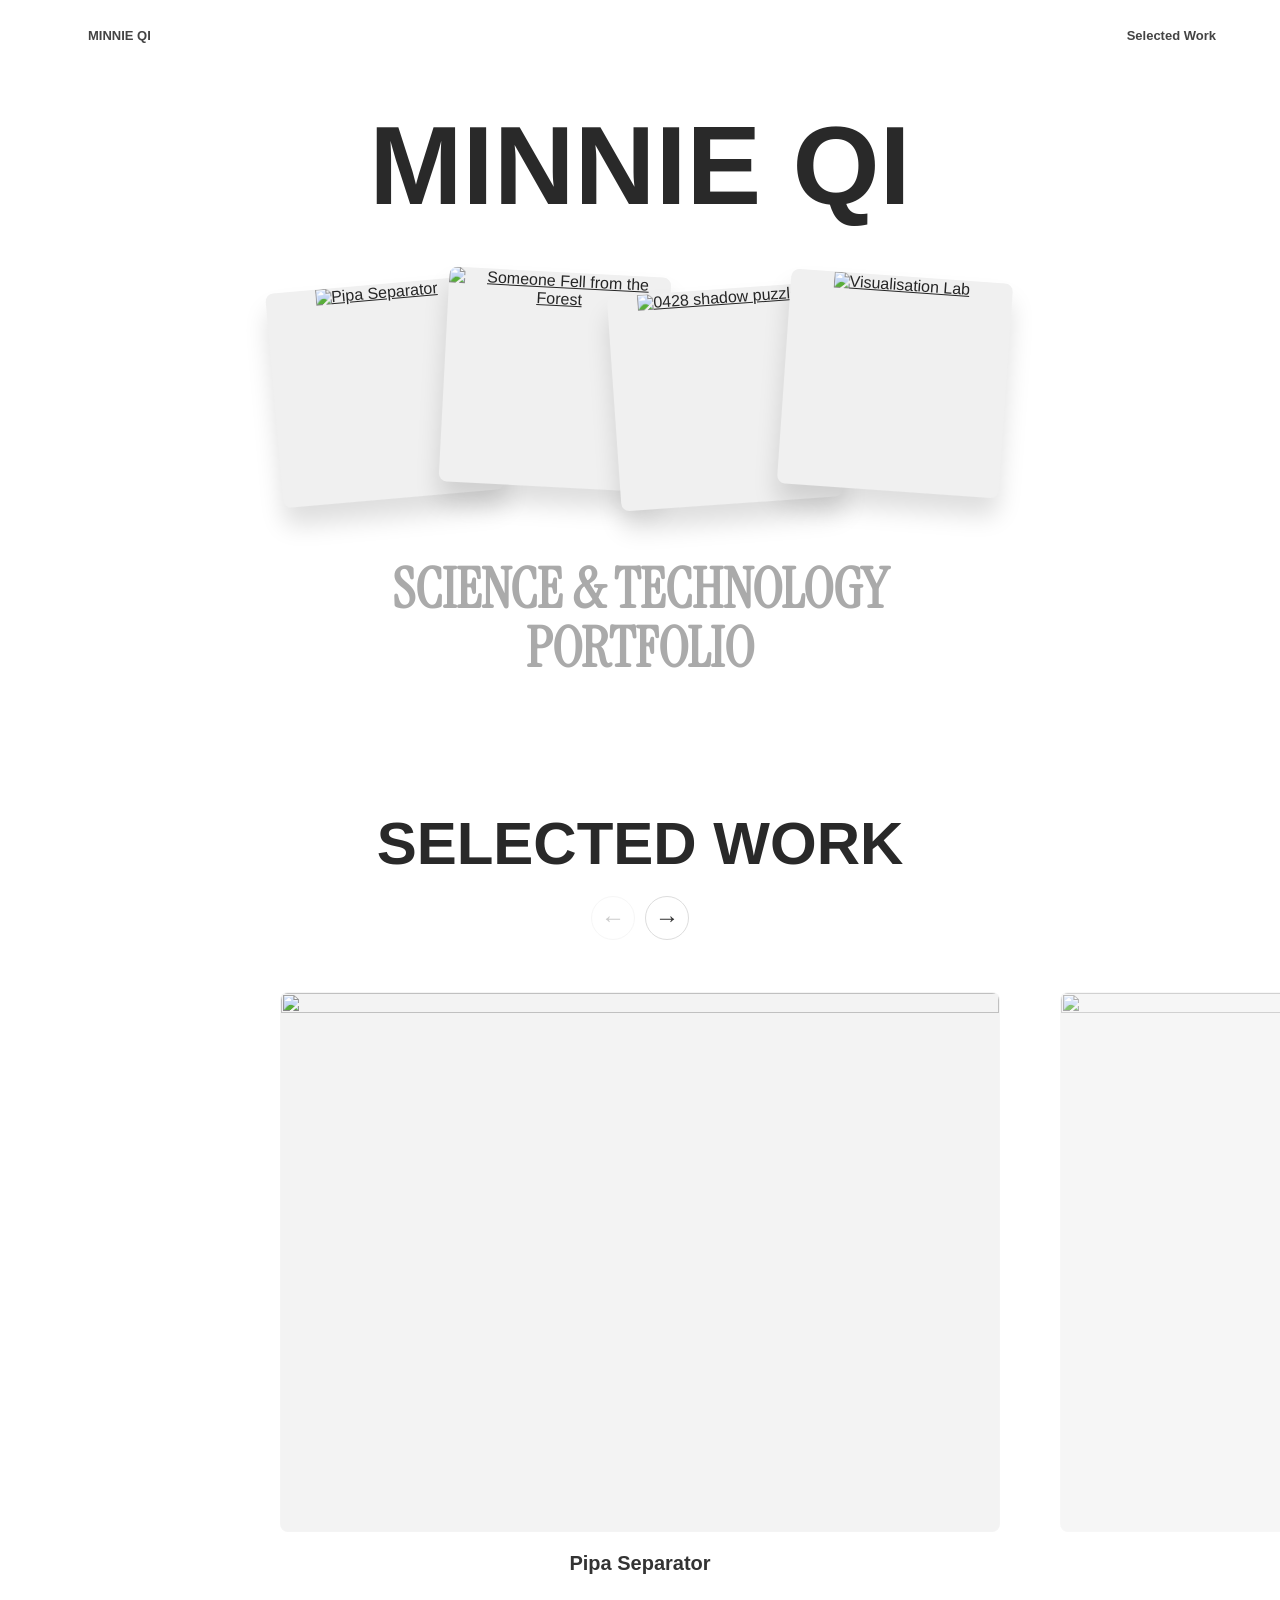
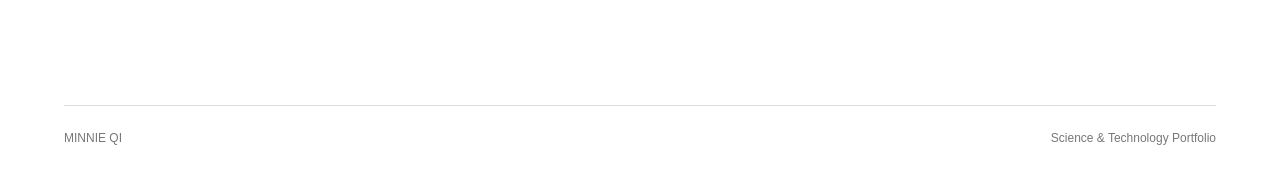
==== index.html @ 97a221d0 "Publish portfolio pages and code excerpts" ====
<!doctype html>
<html lang="en">
<head>
  <meta charset="utf-8">
  <meta name="viewport" content="width=device-width, initial-scale=1">
  <title>MINNIE QI | Science &amp; Technology Portfolio</title>
  <link rel="preconnect" href="https://fonts.googleapis.com">
  <link rel="preconnect" href="https://fonts.gstatic.com" crossorigin>
  <link href="https://fonts.googleapis.com/css2?family=Bricolage+Grotesque:wght@500;600;700;800&family=Fraunces:opsz,wght,SOFT,WONK@9..144,900,100,1&family=Instrument+Serif:ital@0;1&family=Manrope:wght@500;600;700&display=swap" rel="stylesheet">
  <style>
    @font-face {
      font-family: "NeoX Display";
      src: url("assets/fonts/NeoXDisplay1.4-Bold.ttf") format("truetype");
      font-weight: 800;
      font-style: normal;
      font-display: swap;
    }

    @font-face {
      font-family: "NeoX Text";
      src: url("assets/fonts/NeoXText1.4-Regular.ttf") format("truetype");
      font-weight: 400;
      font-style: normal;
      font-display: swap;
    }

    @font-face {
      font-family: "NeoX Text";
      src: url("assets/fonts/NeoXText1.4-Bold.ttf") format("truetype");
      font-weight: 800;
      font-style: normal;
      font-display: swap;
    }

    @font-face {
      font-family: "NeoX Mono";
      src: url("assets/fonts/NeoXMono1.4-Regular.ttf") format("truetype");
      font-weight: 400;
      font-style: normal;
      font-display: swap;
    }

    :root {
      color-scheme: dark;
      --bg: #070706;
      --ink: #f3efe6;
      --soft: rgba(236, 229, 214, .72);
      --muted: rgba(198, 188, 171, .62);
      --cyan: #8bd8d2;
      --aqua: #c7e8d5;
      --violet: #8a7a90;
      --rose: #d38b7c;
      --amber: #d8a85d;
      --green: #8d9b79;
      --panel: rgba(32, 30, 27, .72);
      --line: rgba(139, 216, 210, .18);
      --shadow: rgba(0, 0, 0, .45);
    }

    * { box-sizing: border-box; }

    html {
      scroll-behavior: auto;
      background: var(--bg);
    }

    body {
      margin: 0;
      min-height: 100vh;
      overflow-x: hidden;
      color: var(--ink);
      font-family: "NeoX Text", "Manrope", system-ui, -apple-system, BlinkMacSystemFont, "Segoe UI", sans-serif;
      background:
        radial-gradient(circle at 76% 10%, rgba(216, 168, 93, .16), transparent 23rem),
        radial-gradient(circle at 12% 32%, rgba(139, 216, 210, .11), transparent 28rem),
        linear-gradient(180deg, #10100e 0%, #080807 52%, #040403 100%);
      cursor: none;
      overscroll-behavior: none;
    }

    body::before {
      content: "";
      position: fixed;
      inset: 0;
      z-index: -4;
      opacity: .2;
      background-image:
        linear-gradient(rgba(243, 239, 230, .05) 1px, transparent 1px),
        linear-gradient(90deg, rgba(243, 239, 230, .035) 1px, transparent 1px);
      background-size: 84px 84px;
      mask-image: radial-gradient(circle at 50% 34%, black, transparent 76%);
      pointer-events: none;
    }

    .aurora {
      position: fixed;
      inset: -20vh -10vw;
      z-index: -3;
      pointer-events: none;
      filter: blur(70px);
      opacity: .38;
      background:
        radial-gradient(circle at var(--mx, 50%) var(--my, 35%), rgba(139, 216, 210, .18), transparent 22rem),
        radial-gradient(circle at calc(var(--mx, 50%) + 18%) calc(var(--my, 35%) + 20%), rgba(216, 168, 93, .12), transparent 24rem),
        radial-gradient(circle at 15% 80%, rgba(126, 93, 69, .14), transparent 20rem);
      transition: background .16s linear;
    }

    .ripple-field {
      position: fixed;
      inset: 0;
      z-index: -2;
      overflow: hidden;
      pointer-events: none;
    }

    .ripple {
      position: absolute;
      width: 22rem;
      height: 22rem;
      border: 1px solid rgba(216, 168, 93, .16);
      border-radius: 999px;
      transform: translate(-50%, -50%) scale(.2);
      opacity: 0;
      animation: ripple 1.8s ease-out forwards;
    }

    @keyframes ripple {
      0% { opacity: .48; transform: translate(-50%, -50%) scale(.05); }
      100% { opacity: 0; transform: translate(-50%, -50%) scale(1.6); }
    }

    .cursor {
      position: fixed;
      left: 0;
      top: 0;
      width: 18px;
      height: 18px;
      z-index: 999;
      border-radius: 50%;
      border: 1px solid rgba(244, 251, 255, .9);
      transform: translate(-50%, -50%);
      pointer-events: none;
      mix-blend-mode: screen;
      box-shadow: 0 0 24px rgba(216, 168, 93, .36);
    }

    .cursor-trail {
      position: fixed;
      width: 8px;
      height: 8px;
      z-index: 998;
      border-radius: 50%;
      transform: translate(-50%, -50%);
      pointer-events: none;
      background: rgba(216, 168, 93, .42);
      filter: blur(1px);
      opacity: .55;
    }

    nav {
      position: fixed;
      left: 50%;
      top: 22px;
      z-index: 50;
      width: min(1180px, calc(100vw - 40px));
      height: 66px;
      display: flex;
      align-items: center;
      justify-content: space-between;
      padding: 0 24px;
      border: 1px solid rgba(243, 239, 230, .1);
      border-radius: 999px;
      background: rgba(12, 12, 10, .58);
      box-shadow: 0 24px 80px rgba(0, 0, 0, .28);
      backdrop-filter: blur(22px);
      transform: translateX(-50%);
    }

    .brand {
      font-family: "NeoX Display", "Bricolage Grotesque", sans-serif;
      font-weight: 800;
      letter-spacing: 0;
      font-size: 1.15rem;
      color: transparent;
      background: linear-gradient(135deg, #f3efe6, #d8a85d 48%, #8bd8d2);
      -webkit-background-clip: text;
      background-clip: text;
      text-shadow:
        0 1px 0 rgba(255,255,255,.16),
        0 8px 24px rgba(216, 168, 93, .18);
    }

    nav a {
      color: var(--soft);
      text-decoration: none;
      font-weight: 700;
      font-size: .82rem;
      margin-left: 24px;
      transition: color .2s ease;
    }

    nav a:hover { color: var(--ink); }

    .scroll-progress {
      position: fixed;
      left: 50%;
      top: 104px;
      z-index: 51;
      width: min(720px, calc(100vw - 80px));
      height: 2px;
      overflow: hidden;
      border-radius: 999px;
      background: rgba(243, 239, 230, .08);
      transform: translateX(-50%);
    }

    .scroll-progress span {
      display: block;
      width: 100%;
      height: 100%;
      background: linear-gradient(90deg, var(--amber), var(--ink), var(--cyan));
      transform: scaleX(0);
      transform-origin: 0 50%;
      will-change: transform;
    }

    #smoothContent {
      position: relative;
      z-index: 1;
    }

    body.smooth-ready #smoothContent {
      position: fixed;
      left: 0;
      top: 0;
      width: 100%;
      min-height: 100vh;
      will-change: transform;
      transform: translate3d(0, 0, 0);
    }

    main {
      position: relative;
      z-index: 1;
    }

    section {
      min-height: 100vh;
      padding: 110px max(6vw, 24px);
    }

    .hero {
      display: grid;
      grid-template-columns: minmax(0, 1fr) minmax(360px, 1.02fr);
      align-items: center;
      gap: 6vw;
      padding-top: 150px;
      position: relative;
      isolation: isolate;
    }

    .hero > div:first-child {
      position: relative;
    }

    .hero > div:first-child::before {
      content: "REALITY";
      position: absolute;
      left: -8px;
      top: 18px;
      z-index: -1;
      color: transparent;
      -webkit-text-stroke: 1px rgba(243, 239, 230, .06);
      font-family: "NeoX Display", "Bricolage Grotesque", sans-serif;
      font-size: clamp(7rem, 15vw, 16rem);
      font-weight: 800;
      line-height: .75;
      transform: rotate(-3deg);
      pointer-events: none;
    }

    .hero::before {
      content: "";
      position: absolute;
      left: 5vw;
      right: 5vw;
      bottom: 5vh;
      height: 34vh;
      z-index: -1;
      border-radius: 50%;
      background:
        radial-gradient(ellipse at 42% 50%, rgba(216, 168, 93, .16), transparent 62%),
        radial-gradient(ellipse at 58% 50%, rgba(139, 216, 210, .1), transparent 58%);
      filter: blur(18px);
      transform: rotate(-3deg);
    }

    .eyebrow {
      display: inline-flex;
      align-items: center;
      gap: 10px;
      height: 36px;
      padding: 0 18px;
      border: 1px solid rgba(36, 255, 188, .3);
      border-radius: 999px;
      color: rgba(243, 239, 230, .78);
      background: rgba(243, 239, 230, .055);
      font-size: .76rem;
      font-weight: 800;
      letter-spacing: .08em;
      text-transform: uppercase;
    }

    h1, h2, h3 {
      margin: 0;
      font-family: "NeoX Display", "Bricolage Grotesque", sans-serif;
      letter-spacing: 0;
    }

    h1 {
      margin-top: 34px;
      max-width: 760px;
      font-size: clamp(3.15rem, 7.2vw, 7.15rem);
      line-height: .88;
      font-weight: 800;
      color: rgba(243, 239, 230, .82);
      -webkit-text-stroke: 1px rgba(255,255,255,.18);
      text-shadow:
        0 1px 0 rgba(255,255,255,.2),
        0 10px 28px rgba(216,168,93,.13),
        0 34px 90px rgba(0,0,0,.45);
    }

    .liquid-word {
      display: block;
      font-family: "NeoX Display", "Fraunces", serif;
      color: transparent;
      background:
        radial-gradient(circle at 30% 18%, rgba(255,255,255,.96) 0 5%, transparent 6%),
        linear-gradient(145deg, rgba(255,245,221,.9) 0%, rgba(216,168,93,.74) 38%, rgba(139,216,210,.48) 76%, rgba(243,239,230,.28) 100%);
      -webkit-background-clip: text;
      background-clip: text;
      -webkit-text-stroke: 1px rgba(255, 245, 220, .26);
      text-shadow:
        0 1px 0 rgba(255,255,255,.38),
        0 5px 0 rgba(111, 75, 45, .34),
        0 15px 32px rgba(216, 168, 93, .24),
        0 24px 70px rgba(0, 0, 0, .45);
      animation: jelly 5.2s ease-in-out infinite;
      transform-origin: 50% 60%;
      filter: drop-shadow(0 0 18px rgba(216, 168, 93, .16));
    }

    @keyframes jelly {
      0%, 100% { transform: scaleX(1) scaleY(1) rotate(-1deg); filter: hue-rotate(0deg); }
      35% { transform: scaleX(1.035) scaleY(.96) rotate(.6deg); }
      62% { transform: scaleX(.97) scaleY(1.04) rotate(-.4deg); filter: hue-rotate(12deg); }
    }

    .hero p {
      max-width: 620px;
      color: rgba(236, 229, 214, .78);
      font-family: "NeoX Text", "Instrument Serif", serif;
      font-size: clamp(1.05rem, 1.45vw, 1.4rem);
      line-height: 1.55;
    }

    .device {
      position: relative;
      min-height: 540px;
      border: 1px solid rgba(243, 239, 230, .12);
      border-radius: 36px;
      padding: 28px;
      background: linear-gradient(145deg, rgba(42, 35, 27, .76), rgba(13, 12, 10, .58));
      box-shadow: 0 32px 120px rgba(0, 0, 0, .4);
      overflow: hidden;
      transform-style: preserve-3d;
      will-change: transform;
    }

    .device::before {
      content: "";
      position: absolute;
      inset: -35%;
      background: conic-gradient(from 120deg, transparent, rgba(216, 168, 93, .18), transparent, rgba(139, 216, 210, .12), transparent);
      animation: spin 12s linear infinite;
      opacity: .42;
    }

    @keyframes spin { to { transform: rotate(360deg); } }

    .device-inner {
      position: relative;
      z-index: 1;
      height: 100%;
      min-height: 484px;
      border-radius: 26px;
      background: rgba(3, 7, 18, .78);
      overflow: hidden;
    }

    .browser-top {
      height: 52px;
      display: flex;
      align-items: center;
      gap: 10px;
      padding: 0 18px;
      border-bottom: 1px solid rgba(255,255,255,.08);
    }

    .dot {
      width: 9px;
      height: 9px;
      border-radius: 50%;
      background: var(--cyan);
    }

    .dot:nth-child(2) { background: var(--amber); }
    .dot:nth-child(3) { background: var(--rose); }

    .signal-lab {
      height: 430px;
      position: relative;
      padding: 36px;
    }

    .wave {
      position: absolute;
      left: 34px;
      right: 34px;
      height: 2px;
      border-radius: 999px;
      background: linear-gradient(90deg, transparent, var(--cyan), var(--aqua), transparent);
      animation: drift 4.6s ease-in-out infinite;
    }

    .wave:nth-child(1) { top: 110px; }
    .wave:nth-child(2) { top: 185px; animation-delay: -.8s; opacity: .65; }
    .wave:nth-child(3) { top: 260px; animation-delay: -1.6s; opacity: .45; background: linear-gradient(90deg, transparent, var(--rose), transparent); }

    @keyframes drift {
      0%, 100% { transform: translateX(-14px) scaleX(.86); }
      50% { transform: translateX(24px) scaleX(1.05); }
    }

    .mini-wall {
      position: absolute;
      left: 34px;
      bottom: 30px;
      right: 34px;
      display: grid;
      grid-template-columns: repeat(3, 1fr);
      gap: 12px;
    }

    .mini-card {
      height: 86px;
      border-radius: 18px;
      background: rgba(255,255,255,.06);
      border: 1px solid rgba(243, 239, 230, .1);
    }

    .scroll-note {
      position: absolute;
      right: 32px;
      bottom: 32px;
      color: var(--cyan);
      font-weight: 800;
      font-size: .78rem;
    }

    .hero-index {
      position: relative;
      min-height: 620px;
      border-radius: 42px;
      padding: clamp(20px, 3vw, 34px);
      background:
        radial-gradient(circle at 22% 18%, rgba(216, 168, 93, .16), transparent 25rem),
        radial-gradient(circle at 82% 78%, rgba(139, 216, 210, .11), transparent 20rem),
        linear-gradient(145deg, rgba(243, 239, 230, .055), rgba(243, 239, 230, .015));
      overflow: visible;
      transform-style: preserve-3d;
      will-change: transform;
    }

    .hero-index::before {
      content: "";
      position: absolute;
      left: 8%;
      right: 8%;
      top: 54%;
      height: 1px;
      background: linear-gradient(90deg, transparent, rgba(216, 168, 93, .42), rgba(139, 216, 210, .32), transparent);
      box-shadow: 0 0 44px rgba(216, 168, 93, .14);
      transform: rotate(-12deg);
    }

    .hero-index::after {
      content: "";
      position: absolute;
      width: 220px;
      height: 220px;
      right: -80px;
      bottom: -70px;
      border-radius: 50%;
      background: radial-gradient(circle, rgba(126, 93, 69, .24), transparent 68%);
      filter: blur(8px);
    }

    .desk-lamp {
      position: absolute;
      right: 8%;
      top: 0;
      width: 34%;
      height: 42%;
      border-radius: 50%;
      background: radial-gradient(ellipse at 50% 15%, rgba(244, 221, 175, .28), rgba(216, 168, 93, .08) 44%, transparent 72%);
      filter: blur(7px);
      pointer-events: none;
      transform: rotate(8deg);
    }

    .desk-surface {
      position: absolute;
      left: -6%;
      right: -4%;
      bottom: 4%;
      height: 42%;
      border-radius: 50%;
      background:
        radial-gradient(ellipse at 42% 46%, rgba(216, 168, 93, .13), transparent 62%),
        radial-gradient(ellipse at 58% 54%, rgba(139, 216, 210, .08), transparent 58%),
        rgba(243, 239, 230, .025);
      filter: blur(2px);
      transform: perspective(700px) rotateX(60deg) rotateZ(-4deg);
      pointer-events: none;
    }

    .artifact-orbit {
      position: absolute;
      inset: 0;
      z-index: 1;
    }

    .artifact {
      position: absolute;
      display: block;
      overflow: hidden;
      border: 1px solid rgba(243, 239, 230, .12);
      border-radius: 18px;
      background: rgba(243, 239, 230, .06);
      box-shadow: 0 30px 70px rgba(0, 0, 0, .38);
      text-decoration: none;
      transform: translate3d(0, var(--float, 0px), var(--z, 0px)) rotate(var(--r, 0deg));
      transition: transform .45s cubic-bezier(.16,1,.3,1), opacity .3s ease, border-color .3s ease;
      cursor: none;
      touch-action: manipulation;
      user-select: none;
    }

    .artifact.is-dragging {
      z-index: 10;
      border-color: rgba(216, 168, 93, .48);
      box-shadow: 0 46px 130px rgba(0, 0, 0, .48);
      transition: none;
    }

    .artifact:hover {
      transform: translate3d(0, calc(var(--float, 0px) - 10px), var(--z, 0px)) rotate(var(--r, 0deg)) scale(1.025);
      border-color: rgba(216, 168, 93, .34);
      z-index: 5;
    }

    .artifact img {
      width: 100%;
      height: 100%;
      object-fit: cover;
      display: block;
      opacity: .78;
      filter: saturate(.76) contrast(1.04) sepia(.06);
    }

    .artifact::after {
      content: attr(data-label);
      position: absolute;
      left: 14px;
      right: 14px;
      bottom: 12px;
      color: var(--ink);
      font-size: .76rem;
      font-weight: 800;
      letter-spacing: .02em;
      text-shadow: 0 2px 16px rgba(0,0,0,.7);
    }

    .artifact.pipa {
      left: 2%;
      top: 8%;
      width: 57%;
      height: 30%;
      --r: -6deg;
      --z: 26px;
    }

    .artifact.forest {
      right: -1%;
      top: 33%;
      width: 49%;
      height: 29%;
      --r: 6deg;
      --z: 18px;
    }

    .artifact.game {
      left: 9%;
      bottom: 8%;
      width: 46%;
      height: 27%;
      --r: 4deg;
      --z: 32px;
    }

    .artifact.caption {
      right: 8%;
      bottom: 9%;
      width: 39%;
      height: 22%;
      padding: 20px;
      display: flex;
      flex-direction: column;
      justify-content: space-between;
      background: rgba(14, 13, 11, .76);
      backdrop-filter: blur(16px);
      --r: -3deg;
    }

    .artifact.caption::after { display: none; }

    .artifact.caption strong {
      color: var(--amber);
      font-size: .78rem;
      letter-spacing: .11em;
      text-transform: uppercase;
    }

    .artifact.caption p {
      margin: 16px 0 0;
      color: rgba(236, 229, 214, .72);
      font-family: "NeoX Text", "Instrument Serif", serif;
      font-size: clamp(1.05rem, 1.35vw, 1.42rem);
      line-height: 1.2;
    }

    .desk-note,
    .desk-ticket,
    .audio-strip {
      color: var(--ink);
      padding: 18px;
    }

    .desk-note {
      left: 48%;
      top: 6%;
      width: 33%;
      height: 24%;
      background:
        linear-gradient(180deg, rgba(244, 230, 202, .96), rgba(202, 184, 151, .92));
      color: #1b1812;
      --r: 8deg;
      --z: 42px;
    }

    .desk-note::after,
    .desk-ticket::after,
    .audio-strip::after { display: none; }

    .desk-note strong,
    .desk-ticket strong,
    .audio-strip strong {
      display: block;
      font-family: "NeoX Display", "Bricolage Grotesque", sans-serif;
      font-size: .72rem;
      letter-spacing: .08em;
      text-transform: uppercase;
      opacity: .72;
    }

    .desk-note p {
      margin: 20px 0 0;
      font-family: "NeoX Text", "Instrument Serif", serif;
      font-size: clamp(1.15rem, 1.55vw, 1.7rem);
      line-height: 1.05;
      color: #201810;
    }

    .desk-ticket {
      left: 42%;
      top: 42%;
      width: 27%;
      height: 20%;
      background: rgba(16, 15, 13, .82);
      border-color: rgba(216, 168, 93, .24);
      --r: -8deg;
      --z: 48px;
    }

    .desk-ticket p {
      margin: 14px 0 0;
      color: rgba(236, 229, 214, .72);
      font-size: .82rem;
      line-height: 1.4;
    }

    .audio-strip {
      left: 23%;
      top: 38%;
      width: 34%;
      height: 14%;
      border-radius: 999px;
      background: rgba(9, 9, 8, .78);
      border-color: rgba(139, 216, 210, .22);
      display: flex;
      align-items: center;
      gap: 6px;
      --r: 2deg;
      --z: 52px;
    }

    .audio-bar {
      width: 5px;
      height: var(--h, 28px);
      border-radius: 999px;
      background: linear-gradient(180deg, var(--aqua), var(--amber));
      opacity: .72;
      animation: pulseBar 1.8s ease-in-out infinite;
      animation-delay: calc(var(--i) * -.12s);
    }

    @keyframes pulseBar {
      0%, 100% { transform: scaleY(.62); opacity: .46; }
      50% { transform: scaleY(1.1); opacity: .95; }
    }

    .desk-chip {
      position: absolute;
      z-index: 4;
      right: 26%;
      top: 28%;
      padding: 10px 14px;
      border: 1px solid rgba(139, 216, 210, .25);
      border-radius: 999px;
      color: var(--aqua);
      background: rgba(10, 10, 9, .76);
      font-size: .72rem;
      font-weight: 800;
      letter-spacing: .06em;
      text-transform: uppercase;
      transform: translateY(var(--float, 0px)) rotate(-5deg);
      box-shadow: 0 18px 42px rgba(0,0,0,.3);
    }

    .index-kicker {
      color: var(--aqua);
      font-weight: 800;
      letter-spacing: .12em;
      text-transform: uppercase;
      font-size: .74rem;
      margin-bottom: 68px;
    }

    .index-row {
      position: relative;
      z-index: 1;
      display: grid;
      grid-template-columns: 44px minmax(0, 1fr);
      gap: 18px;
      padding: 18px 0;
      color: var(--text);
      text-decoration: none;
      border-bottom: 1px solid rgba(255, 255, 255, .08);
      transition: transform .25s ease, color .25s ease, border-color .25s ease;
    }

    .index-row:hover {
      transform: translateX(10px);
      color: var(--cyan);
      border-color: rgba(216, 168, 93, .34);
    }

    .index-row span {
      color: rgba(198, 188, 171, .48);
      font-family: "NeoX Display", "Fraunces", serif;
      font-size: .95rem;
    }

    .index-row strong {
      display: block;
      font-size: clamp(1.2rem, 1.7vw, 1.65rem);
      line-height: 1.05;
    }

    .index-row em {
      display: block;
      margin-top: 8px;
      color: rgba(198, 188, 171, .58);
      font-style: normal;
      font-size: .82rem;
    }

    .index-note {
      position: relative;
      z-index: 1;
      margin: 28px 0 0;
      color: rgba(198, 188, 171, .62);
      font-family: "NeoX Text", "Instrument Serif", serif;
      font-size: 1.25rem;
      line-height: 1.35;
    }

    .chapter {
      display: grid;
      grid-template-columns: minmax(0, .8fr) minmax(0, 1.2fr);
      gap: 5vw;
      align-items: start;
    }

    .sticky-copy {
      position: sticky;
      top: 150px;
    }

    .section-label {
      color: var(--amber);
      font-size: .82rem;
      font-weight: 800;
      text-transform: uppercase;
      letter-spacing: .11em;
      margin-bottom: 18px;
    }

    h2 {
      font-size: clamp(2rem, 3.7vw, 4.35rem);
      line-height: .98;
      font-weight: 800;
      color: rgba(243, 239, 230, .88);
      -webkit-text-stroke: 1px rgba(255,255,255,.08);
      text-shadow: 0 20px 54px rgba(0,0,0,.32);
    }

    .lead {
      color: rgba(236, 229, 214, .74);
      font-family: "NeoX Text", "Instrument Serif", serif;
      font-size: clamp(1rem, 1.35vw, 1.32rem);
      line-height: 1.55;
      margin-top: 22px;
    }

    .motion-stack {
      display: grid;
      gap: 0;
      padding-top: 6vh;
    }

    .motion-card {
      min-height: 164px;
      border-top: 1px solid rgba(243, 239, 230, .13);
      border-radius: 0;
      padding: 28px 0;
      background: transparent;
      box-shadow: none;
      backdrop-filter: none;
      transform: translateY(40px);
      opacity: 0;
      transition: transform .85s cubic-bezier(.16,1,.3,1), opacity .85s ease;
    }

    .motion-card:last-child {
      border-bottom: 1px solid rgba(243, 239, 230, .13);
    }

    .motion-card.visible {
      transform: translateY(0);
      opacity: 1;
    }

    .motion-card h3 {
      font-family: "NeoX Display", "Fraunces", serif;
      color: var(--ink);
      font-size: clamp(1.45rem, 2.5vw, 2.85rem);
      margin-bottom: 14px;
    }

    .motion-card p {
      color: var(--muted);
      line-height: 1.65;
      margin: 0;
      max-width: 760px;
    }

    .project-wall {
      min-height: auto;
      padding-bottom: 160px;
    }

    .wall-head {
      max-width: 860px;
      margin-bottom: 42px;
    }

    .grid {
      display: grid;
      grid-template-columns: repeat(12, minmax(0, 1fr));
      grid-auto-flow: dense;
      gap: 18px;
      align-items: stretch;
    }

    .project-card {
      position: relative;
      display: grid;
      grid-template-rows: minmax(180px, 1fr) auto;
      min-height: 340px;
      padding: 14px;
      overflow: hidden;
      border: 1px solid rgba(243, 239, 230, .12);
      border-radius: 26px;
      color: var(--ink);
      background:
        radial-gradient(circle at 18% 10%, rgba(216, 168, 93, .12), transparent 16rem),
        linear-gradient(145deg, rgba(243, 239, 230, .075), rgba(243, 239, 230, .025));
      box-shadow: 0 28px 90px rgba(0, 0, 0, .24);
      transform: perspective(900px) rotateX(0) rotateY(0) translateY(0) rotate(var(--card-r, 0deg));
      transition: transform .32s cubic-bezier(.16,1,.3,1), border-color .28s ease, color .28s ease, box-shadow .35s ease;
      cursor: none;
      will-change: transform;
      text-align: left;
    }

    .project-card:nth-child(1) {
      grid-column: span 7;
      min-height: 440px;
      --card-r: -1.2deg;
    }

    .project-card:nth-child(2) {
      grid-column: span 5;
      --card-r: 1.4deg;
    }

    .project-card:nth-child(3),
    .project-card:nth-child(4) {
      grid-column: span 6;
      min-height: 370px;
    }

    .project-card:nth-child(5),
    .project-card:nth-child(6),
    .project-card:nth-child(7) {
      grid-column: span 4;
      min-height: 330px;
    }

    .project-card:nth-child(3) { --card-r: -.8deg; }
    .project-card:nth-child(4) { --card-r: 1deg; }
    .project-card:nth-child(5) { --card-r: .7deg; }
    .project-card:nth-child(6) { --card-r: -1deg; }
    .project-card:nth-child(7) { --card-r: 1.1deg; }

    .project-card:hover {
      border-color: rgba(216, 168, 93, .36);
      color: var(--ink);
      box-shadow: 0 38px 120px rgba(0, 0, 0, .34);
      transform: translateY(-8px) rotate(0deg);
    }

    .project-card::before {
      content: "";
      position: absolute;
      inset: 14px;
      z-index: 2;
      border-radius: 18px;
      background:
        linear-gradient(180deg, transparent 32%, rgba(5, 5, 4, .76) 100%),
        radial-gradient(circle at var(--px, 18%) var(--py, 18%), rgba(255,255,255,.22), transparent 15rem);
      pointer-events: none;
      transition: opacity .35s ease;
    }

    .project-card img {
      position: relative;
      width: 100%;
      height: 100%;
      object-fit: cover;
      opacity: .72;
      border: 1px solid rgba(255,255,255,.08);
      border-radius: 18px;
      transform: scale(1.02);
      transition: transform .8s cubic-bezier(.16,1,.3,1), opacity .5s ease, filter .5s ease;
      filter: saturate(.72) contrast(1.06) sepia(.04);
      grid-column: 1;
      grid-row: 1 / -1;
    }

    .project-card:hover img {
      transform: scale(1.08);
      opacity: .92;
      filter: saturate(1) contrast(1.08);
    }

    .project-card::after {
      content: attr(data-index);
      position: absolute;
      left: 30px;
      top: 26px;
      z-index: 3;
      color: rgba(236, 229, 214, .54);
      font-family: "NeoX Display", "Fraunces", serif;
      font-size: clamp(1.3rem, 2vw, 2rem);
      background: none;
    }

    .synthetic-visual {
      position: relative;
      width: 100%;
      height: 100%;
      opacity: .72;
      border: 1px solid rgba(243,239,230,.12);
      border-radius: 18px;
      background:
        linear-gradient(180deg, rgba(255,255,255,.08) 0 42px, transparent 42px),
        linear-gradient(90deg, transparent 0 8%, rgba(139, 216, 210, .18) 8% 8.4%, transparent 8.4% 16%),
        radial-gradient(circle at 80% 25%, rgba(216, 168, 93, .22), transparent 10rem),
        linear-gradient(135deg, rgba(139, 216, 210, .1), rgba(126, 93, 69, .12));
      background-size: auto, 52px 100%, auto, auto;
      grid-column: 1;
      grid-row: 1 / -1;
    }

    .synthetic-visual::before {
      content: "";
      position: absolute;
      left: 18px;
      top: 17px;
      width: 8px;
      height: 8px;
      border-radius: 50%;
      background: var(--amber);
      box-shadow: 18px 0 0 var(--aqua), 36px 0 0 var(--rose);
      opacity: .86;
    }

    .project-content {
      position: relative;
      z-index: 3;
      align-self: end;
      grid-column: 1;
      grid-row: 1 / -1;
      padding: clamp(18px, 3vw, 30px);
    }

    .tag {
      display: inline-flex;
      align-items: center;
      height: 26px;
      padding: 0 10px;
      border-radius: 999px;
      background: rgba(216, 168, 93, .1);
      color: var(--amber);
      font-size: .72rem;
      font-weight: 800;
      margin-bottom: 14px;
    }

    .project-card h3 {
      max-width: 760px;
      font-family: "NeoX Display", "Bricolage Grotesque", sans-serif;
      font-size: clamp(1.65rem, 3vw, 3.65rem);
      line-height: .95;
      transition: transform .36s cubic-bezier(.16,1,.3,1), color .28s ease, text-shadow .28s ease;
      transform-origin: 0 60%;
    }

    .project-card:hover h3 {
      color: var(--amber);
      transform: scaleX(1.018) scaleY(.985);
      text-shadow:
        0 1px 0 rgba(255, 245, 220, .55),
        0 3px 0 rgba(112, 73, 49, .72),
        0 12px 32px rgba(216, 168, 93, .22);
    }

    .project-card p {
      max-width: 640px;
      color: rgba(236, 229, 214, .68);
      font-size: .92rem;
      line-height: 1.45;
      margin: 14px 0 0;
      text-wrap: balance;
    }

    .detail-panel {
      position: relative;
      z-index: 5;
      display: none;
      margin-top: 34px;
      padding: clamp(18px, 3vw, 28px) 0 0;
      background: transparent;
      backdrop-filter: none;
    }

    .detail-panel.open { display: block; }

    .detail-shell {
      position: relative;
      width: 100%;
      margin: 0 auto;
      border: 1px solid rgba(243, 239, 230, .12);
      border-radius: 30px;
      overflow: hidden;
      background:
        linear-gradient(90deg, rgba(243, 239, 230, .05) 1px, transparent 1px),
        radial-gradient(circle at 12% 0%, rgba(216, 168, 93, .1), transparent 28rem),
        linear-gradient(180deg, rgba(21, 19, 16, .9), rgba(8, 8, 7, .95));
      background-size: 54px 100%, auto, auto;
      box-shadow: 0 34px 120px rgba(0,0,0,.38);
    }

    .detail-panel[data-project="pipa"] .detail-shell {
      background:
        radial-gradient(circle at 12% 0%, rgba(139, 216, 210, .12), transparent 28rem),
        radial-gradient(circle at 82% 12%, rgba(216, 168, 93, .1), transparent 24rem),
        linear-gradient(180deg, rgba(24, 22, 19, .96), rgba(8, 8, 7, .97));
    }

    .detail-panel[data-project="forest"] .detail-shell {
      background:
        radial-gradient(circle at 22% 0%, rgba(141, 155, 121, .16), transparent 30rem),
        linear-gradient(180deg, rgba(20, 23, 18, .97), rgba(7, 8, 6, .98));
    }

    .detail-panel[data-project="game0428"] .detail-shell {
      background:
        radial-gradient(circle at 74% 8%, rgba(211, 139, 124, .14), transparent 24rem),
        radial-gradient(circle at 12% 20%, rgba(216, 168, 93, .1), transparent 24rem),
        linear-gradient(180deg, rgba(25, 20, 18, .96), rgba(8, 7, 6, .98));
    }

    .detail-panel[data-project="daily"] .detail-shell {
      background:
        radial-gradient(circle at 18% 0%, rgba(216, 168, 93, .14), transparent 24rem),
        linear-gradient(180deg, rgba(24, 21, 17, .96), rgba(8, 8, 7, .98));
    }

    .detail-panel[data-project="mimi"] .detail-shell {
      background:
        radial-gradient(circle at 80% 0%, rgba(139, 216, 210, .12), transparent 26rem),
        linear-gradient(180deg, rgba(19, 20, 22, .96), rgba(7, 7, 7, .98));
    }

    .detail-hero {
      display: grid;
      grid-template-columns: minmax(0, .86fr) minmax(320px, 1.14fr);
      gap: clamp(24px, 3vw, 40px);
      padding: clamp(22px, 3vw, 38px) clamp(24px, 4vw, 46px);
      border-bottom: 1px solid rgba(243,239,230,.1);
      min-height: auto;
      align-items: center;
    }

    .detail-hero h2 {
      max-width: 780px;
      font-size: clamp(2.15rem, 4.4vw, 4.9rem);
      line-height: .95;
      text-wrap: balance;
      color: transparent;
      background:
        radial-gradient(circle at 22% 10%, rgba(255,255,255,.95) 0 4%, transparent 5%),
        linear-gradient(145deg, rgba(243,239,230,.92), rgba(216,168,93,.68) 44%, rgba(139,216,210,.5) 100%);
      -webkit-background-clip: text;
      background-clip: text;
      -webkit-text-stroke: 1px rgba(255, 255, 255, .16);
      text-shadow:
        0 1px 0 rgba(255,255,255,.22),
        0 6px 0 rgba(111, 75, 45, .2),
        0 22px 56px rgba(0,0,0,.38);
    }

    .detail-hero p {
      max-width: 760px;
      color: rgba(236, 229, 214, .74);
      font-size: clamp(1.05rem, 1.28vw, 1.28rem);
      line-height: 1.65;
    }

    .detail-media {
      aspect-ratio: 16 / 9;
      min-height: 0;
      border-radius: 26px;
      overflow: hidden;
      border: 1px solid rgba(243, 239, 230, .12);
      background: rgba(0,0,0,.24);
      box-shadow: 0 28px 88px rgba(0,0,0,.32);
    }

    .detail-media img {
      width: 100%;
      height: 100%;
      object-fit: cover;
      display: block;
    }

    .detail-body {
      display: grid;
      grid-template-columns: minmax(360px, .45fr) minmax(0, 1fr);
      gap: clamp(26px, 3vw, 42px);
      padding: clamp(22px, 3vw, 38px) clamp(24px, 4vw, 46px) clamp(30px, 4vw, 48px);
    }

    .detail-panel[data-project="game0428"] .detail-hero {
      grid-template-columns: minmax(360px, .82fr) minmax(440px, 1.18fr);
      padding-top: clamp(18px, 2vw, 28px);
      padding-bottom: clamp(18px, 2.4vw, 30px);
    }

    .detail-panel[data-project="game0428"] .detail-media {
      aspect-ratio: 16 / 7.8;
      border-radius: 22px;
    }

    .detail-panel[data-project="game0428"] .detail-hero .eyebrow {
      max-width: 620px;
      white-space: normal;
      line-height: 1.25;
      padding: 12px 20px;
    }

    .detail-panel[data-project="game0428"] .detail-hero h2 {
      margin-top: 10px;
      font-size: clamp(2.35rem, 4.6vw, 4.6rem);
    }

    .detail-panel[data-project="game0428"] .detail-hero p {
      max-width: 720px;
      font-size: clamp(.92rem, 1vw, 1.04rem);
      line-height: 1.52;
    }

    .detail-panel[data-project="game0428"] .detail-body {
      grid-template-columns: minmax(300px, .3fr) minmax(0, 1fr);
      align-items: start;
      gap: clamp(18px, 2.4vw, 32px);
      padding-top: clamp(18px, 2.2vw, 30px);
    }

    .case-controls {
      display: flex;
      justify-content: space-between;
      gap: 12px;
      padding: 18px clamp(26px, 5vw, 58px);
      border-top: 1px solid rgba(243, 239, 230, .08);
      background: rgba(0,0,0,.16);
    }

    .case-switch {
      display: inline-flex;
      align-items: center;
      justify-content: center;
      min-height: 44px;
      padding: 0 16px;
      border: 1px solid rgba(216, 168, 93, .18);
      border-radius: 999px;
      color: var(--ink);
      background: rgba(216, 168, 93, .06);
      font: inherit;
      font-weight: 800;
      cursor: none;
      transition: transform .24s cubic-bezier(.16,1,.3,1), border-color .24s ease, background .24s ease;
    }

    .case-switch:hover {
      transform: translateY(-2px);
      border-color: rgba(216, 168, 93, .34);
      background: rgba(216, 168, 93, .1);
    }

    .meta-list {
      display: grid;
      gap: 16px;
      align-content: start;
    }

    .metric {
      min-height: 108px;
      padding: 22px;
      border: 1px solid rgba(255,255,255,.08);
      border-radius: 18px;
      background: rgba(255,255,255,.045);
    }

    .metric strong {
      display: block;
      color: var(--cyan);
      margin-bottom: 6px;
      font-size: .84rem;
      text-transform: uppercase;
      letter-spacing: .08em;
      font-family: "NeoX Mono", monospace;
    }

    .metric span {
      color: rgba(236, 244, 255, .82);
      line-height: 1.55;
      font-size: .95rem;
    }

    .detail-panel[data-project="game0428"] .meta-list {
      gap: 10px;
    }

    .detail-panel[data-project="game0428"] .metric {
      min-height: 76px;
      padding: 16px 18px;
      border-radius: 16px;
    }

    .detail-panel[data-project="game0428"] .metric strong {
      margin-bottom: 4px;
      font-size: .7rem;
    }

    .detail-panel[data-project="game0428"] .metric span {
      font-size: .82rem;
      line-height: 1.42;
    }

    .detail-links {
      display: grid;
      gap: 10px;
    }

    .side-gallery {
      display: grid;
      gap: 10px;
      padding: 12px;
      border: 1px solid rgba(255,255,255,.08);
      border-radius: 20px;
      background:
        radial-gradient(circle at 85% 0%, rgba(216, 168, 93, .1), transparent 12rem),
        rgba(255,255,255,.035);
    }

    .side-gallery strong {
      color: var(--amber);
      font-family: "NeoX Mono", monospace;
      font-size: .74rem;
      letter-spacing: .1em;
      text-transform: uppercase;
    }

    .side-gallery img {
      width: 100%;
      height: auto;
      max-height: 220px;
      object-fit: contain;
      display: block;
      border: 1px solid rgba(255,255,255,.08);
      border-radius: 14px;
      opacity: .82;
      filter: saturate(.86) contrast(1.04);
      background: rgba(0, 0, 0, .22);
      transition: transform .24s cubic-bezier(.16,1,.3,1), opacity .24s ease;
    }

    .side-gallery figure {
      display: grid;
      gap: 8px;
      margin: 0;
      min-width: 0;
    }

    .side-gallery figcaption {
      color: rgba(243, 239, 230, .72);
      font-size: .72rem;
      line-height: 1.35;
      font-family: "NeoX Mono", monospace;
    }

    .detail-panel[data-project="pipa"] .side-gallery img {
      max-height: 190px;
      padding: 6px;
      object-fit: contain;
    }

    .detail-panel[data-project="forest"] .side-gallery img {
      max-height: 190px;
      padding: 5px;
      object-fit: contain;
      background: rgba(0, 0, 0, .32);
    }

    .detail-panel[data-project="game0428"] .wide-gallery {
      grid-template-columns: repeat(5, minmax(0, 1fr));
      gap: 10px;
      padding: 12px;
      border-radius: 18px;
      background:
        linear-gradient(90deg, rgba(216, 168, 93, .07), rgba(139, 216, 210, .045)),
        rgba(255,255,255,.022);
    }

    .detail-panel[data-project="game0428"] .wide-gallery strong {
      grid-column: 1 / -1;
      margin-bottom: 0;
    }

    .detail-panel[data-project="game0428"] .wide-gallery img {
      height: clamp(72px, 6.8vw, 118px);
      max-height: none;
      object-fit: cover;
      border-radius: 12px;
    }

    .side-gallery img:hover {
      transform: translateY(-2px);
      opacity: .98;
    }

    .detail-link {
      display: flex;
      align-items: center;
      justify-content: space-between;
      gap: 14px;
      min-height: 48px;
      padding: 0 16px;
      border: 1px solid rgba(216, 168, 93, .18);
      border-radius: 16px;
      color: var(--ink);
      text-decoration: none;
      background: rgba(216, 168, 93, .06);
      font-size: .88rem;
      font-weight: 800;
    }

    .detail-link span {
      color: var(--cyan);
    }

    .case-copy {
      display: grid;
      gap: 28px;
    }

    .case-copy section {
      min-height: auto;
      padding: 0;
    }

    .pipeline-strip {
      grid-column: 1 / -1;
      position: relative;
      display: grid;
      grid-template-columns: repeat(5, minmax(0, 1fr));
      gap: 0;
      padding: 18px;
      border: 1px solid rgba(216, 168, 93, .18);
      border-radius: 26px;
      background:
        radial-gradient(circle at 0% 0%, rgba(216, 168, 93, .12), transparent 20rem),
        rgba(243, 239, 230, .04);
      overflow: hidden;
    }

    .pipeline-strip::before {
      content: "";
      position: absolute;
      left: 8%;
      right: 8%;
      top: 50%;
      height: 1px;
      background: linear-gradient(90deg, rgba(216,168,93,.12), rgba(139,216,210,.45), rgba(216,168,93,.12));
    }

    .pipeline-node {
      position: relative;
      z-index: 1;
      min-height: 150px;
      padding: 18px;
      border-right: 1px solid rgba(243, 239, 230, .08);
      cursor: none;
      transition: background .25s ease, transform .25s ease;
    }

    .pipeline-node:last-child {
      border-right: 0;
    }

    .pipeline-node:hover,
    .pipeline-node.active {
      background: rgba(216, 168, 93, .075);
      transform: translateY(-4px);
    }

    .pipeline-node.active span {
      box-shadow:
        0 0 0 8px rgba(216, 168, 93, .12),
        0 0 36px rgba(216, 168, 93, .34);
    }

    .pipeline-node span {
      display: inline-grid;
      place-items: center;
      width: 36px;
      height: 36px;
      margin-bottom: 18px;
      border-radius: 50%;
      color: #16120d;
      background: linear-gradient(145deg, var(--aqua), var(--amber));
      font-family: "NeoX Display", "Fraunces", serif;
      font-weight: 900;
      box-shadow: 0 0 32px rgba(216, 168, 93, .22);
    }

    .pipeline-node strong {
      display: block;
      margin-bottom: 8px;
      color: var(--ink);
      font-size: .92rem;
    }

    .pipeline-node p {
      margin: 0;
      color: var(--muted);
      font-size: .82rem;
      line-height: 1.45;
    }

    .pipeline-readout {
      grid-column: 1 / -1;
      display: grid;
      grid-template-columns: minmax(0, .45fr) minmax(0, 1fr);
      gap: 18px;
      align-items: center;
      padding: 20px;
      border: 1px solid rgba(139, 216, 210, .16);
      border-radius: 24px;
      background:
        linear-gradient(90deg, rgba(139,216,210,.08), transparent),
        rgba(8, 8, 7, .76);
    }

    .readout-label {
      color: var(--aqua);
      font-size: .76rem;
      font-weight: 800;
      letter-spacing: .12em;
      text-transform: uppercase;
    }

    .readout-text {
      margin: 0;
      color: rgba(236, 229, 214, .78);
      font-family: "NeoX Text", "Instrument Serif", serif;
      font-size: clamp(1.2rem, 1.8vw, 1.7rem);
      line-height: 1.18;
    }

    .signature-board {
      grid-column: 1 / -1;
      display: grid;
      grid-template-columns: repeat(3, minmax(0, 1fr));
      gap: 1px;
      overflow: hidden;
      border: 1px solid rgba(243, 239, 230, .12);
      border-radius: 24px;
      background: rgba(243, 239, 230, .1);
    }

    .signature-cell {
      min-height: 118px;
      padding: 20px;
      background:
        radial-gradient(circle at 84% 10%, rgba(139, 216, 210, .12), transparent 12rem),
        rgba(12, 11, 10, .82);
    }

    .signature-cell span {
      display: block;
      margin-bottom: 16px;
      color: var(--amber);
      font-size: .72rem;
      font-weight: 800;
      letter-spacing: .11em;
      text-transform: uppercase;
    }

    .signature-cell strong {
      display: block;
      color: var(--ink);
      font-family: "NeoX Text", "Instrument Serif", serif;
      font-size: clamp(1.05rem, 1.35vw, 1.38rem);
      line-height: 1.25;
    }

    .case-thesis {
      grid-column: 1 / -1;
      padding: clamp(22px, 3vw, 34px);
      border: 1px solid rgba(139, 216, 210, .2);
      border-radius: 26px;
      background:
        radial-gradient(circle at 12% 0%, rgba(139, 216, 210, .13), transparent 24rem),
        rgba(255, 255, 255, .045);
    }

    .case-thesis strong {
      display: block;
      margin-bottom: 12px;
      color: var(--aqua);
      font-size: .78rem;
      letter-spacing: .12em;
      text-transform: uppercase;
    }

    .case-thesis p {
      margin: 0;
      max-width: 940px;
      font-size: clamp(1rem, 1.2vw, 1.28rem);
      line-height: 1.42;
      color: var(--ink);
      text-shadow:
        0 1px 0 rgba(255,255,255,.2),
        0 8px 28px rgba(216, 168, 93, .14);
    }

    .detail-panel[data-project="game0428"] .case-thesis {
      padding: 18px 20px;
      border-radius: 18px;
    }

    .detail-panel[data-project="pipa"] .case-thesis {
      padding: clamp(20px, 2.4vw, 28px);
      border-radius: 22px;
    }

    .detail-panel[data-project="pipa"] .case-thesis p {
      max-width: 100%;
      font-size: clamp(.95rem, 1.04vw, 1.1rem);
      line-height: 1.56;
    }

    .detail-panel[data-project="pipa"] .pipeline-strip {
      grid-template-columns: repeat(5, minmax(0, 1fr));
      gap: 10px;
    }

    .detail-panel[data-project="pipa"] .pipeline-node {
      min-height: 128px;
      padding: 16px;
      border-radius: 18px;
    }

    .detail-panel[data-project="pipa"] .pipeline-node p {
      font-size: .78rem;
      line-height: 1.45;
    }

    .detail-panel[data-project="pipa"] .evidence-grid {
      grid-template-columns: repeat(2, minmax(0, 1fr));
      gap: 14px;
    }

    .detail-panel[data-project="pipa"] .evidence-card {
      min-height: 150px;
      padding: 20px;
      border-radius: 20px;
      background:
        radial-gradient(circle at 92% 0%, rgba(139, 216, 210, .08), transparent 12rem),
        rgba(255, 255, 255, .032);
    }

    .detail-panel[data-project="pipa"] .evidence-card h4 {
      color: var(--aqua);
      font-size: .75rem;
      margin-bottom: 10px;
    }

    .detail-panel[data-project="pipa"] .evidence-card p {
      font-size: .88rem;
      line-height: 1.52;
    }

    .detail-panel[data-project="simulative"] .detail-shell {
      background:
        radial-gradient(circle at 18% 18%, rgba(18, 209, 223, .12), transparent 20rem),
        radial-gradient(circle at 88% 8%, rgba(125, 70, 255, .1), transparent 18rem),
        linear-gradient(180deg, rgba(5, 11, 18, .94), rgba(5, 7, 9, .96));
    }

    .detail-panel[data-project="simulative"] .detail-hero {
      grid-template-columns: minmax(0, .82fr) minmax(380px, 1.18fr);
      min-height: min(560px, 72vh);
    }

    .detail-panel[data-project="simulative"] .detail-media {
      aspect-ratio: 16 / 9;
      min-height: 360px;
      background:
        linear-gradient(90deg, rgba(18, 209, 223, .08), transparent 1px),
        linear-gradient(180deg, rgba(18, 209, 223, .08), transparent 1px),
        radial-gradient(circle at 70% 28%, rgba(18, 209, 223, .16), transparent 13rem),
        rgba(6, 12, 20, .74);
      background-size: 48px 48px, 48px 48px, auto, auto;
    }

    .detail-panel[data-project="simulative"] .synthetic-visual {
      opacity: .92;
      background:
        linear-gradient(180deg, rgba(255,255,255,.07) 0 46px, transparent 46px),
        radial-gradient(circle at 76% 24%, rgba(18, 209, 223, .28), transparent 8rem),
        linear-gradient(90deg, transparent 12%, rgba(18,209,223,.34) 12% 12.35%, transparent 12.35% 50%, rgba(18,209,223,.24) 50% 50.35%, transparent 50.35%),
        linear-gradient(180deg, transparent 28%, rgba(18,209,223,.5) 28% 28.35%, transparent 28.35% 54%, rgba(18,209,223,.42) 54% 54.35%, transparent 54.35% 79%, rgba(216,168,93,.35) 79% 79.35%, transparent 79.35%),
        radial-gradient(circle at 50% 52%, rgba(18, 209, 223, .18), transparent 3.5rem),
        rgba(2, 6, 12, .9);
      background-size: auto, auto, auto, auto, auto, auto;
    }

    .detail-panel[data-project="simulative"] .pipeline-strip {
      grid-template-columns: repeat(5, minmax(0, 1fr));
      gap: 10px;
      border-color: rgba(18, 209, 223, .2);
      background:
        radial-gradient(circle at 0% 0%, rgba(18, 209, 223, .12), transparent 18rem),
        rgba(255, 255, 255, .03);
    }

    .detail-panel[data-project="simulative"] .pipeline-node {
      min-height: 122px;
      padding: 16px;
      border-radius: 18px;
    }

    .detail-panel[data-project="simulative"] .pipeline-node span {
      background: linear-gradient(145deg, var(--cyan), var(--aqua));
    }

    .detail-panel[data-project="simulative"] .pipeline-node p {
      font-size: .78rem;
      line-height: 1.45;
    }

    .detail-panel[data-project="simulative"] .evidence-grid {
      grid-template-columns: repeat(2, minmax(0, 1fr));
      gap: 14px;
    }

    .detail-panel[data-project="simulative"] .evidence-card {
      min-height: 138px;
      padding: 20px;
      border-radius: 20px;
      background:
        radial-gradient(circle at 90% 6%, rgba(18, 209, 223, .1), transparent 12rem),
        rgba(255,255,255,.032);
    }

    .detail-panel[data-project="simulative"] .case-thesis {
      padding: clamp(20px, 2.4vw, 28px);
      border-color: rgba(18, 209, 223, .22);
      background:
        radial-gradient(circle at 12% 0%, rgba(18, 209, 223, .12), transparent 22rem),
        rgba(255,255,255,.038);
    }

    .detail-panel[data-project="simulative"] .case-thesis p {
      max-width: 100%;
      font-size: clamp(.95rem, 1.04vw, 1.1rem);
      line-height: 1.56;
    }

    .detail-panel[data-project="simulative"] .detail-body,
    .detail-panel[data-project="forest"] .detail-body,
    .detail-panel[data-project="daily"] .detail-body {
      grid-template-columns: minmax(300px, .34fr) minmax(0, 1fr);
      align-items: stretch;
      gap: clamp(22px, 2.8vw, 38px);
    }

    .detail-panel[data-project="simulative"] .case-copy,
    .detail-panel[data-project="forest"] .case-copy,
    .detail-panel[data-project="daily"] .case-copy {
      gap: 18px;
      align-self: stretch;
      display: flex;
      flex-direction: column;
    }

    .detail-panel[data-project="simulative"] .meta-list,
    .detail-panel[data-project="forest"] .meta-list,
    .detail-panel[data-project="daily"] .meta-list {
      align-self: stretch;
      display: flex;
      flex-direction: column;
      gap: 12px;
    }

    .detail-panel:is([data-project="simulative"], [data-project="forest"], [data-project="daily"]) .detail-links {
      margin-top: auto;
    }

    .detail-panel:is([data-project="simulative"], [data-project="forest"], [data-project="daily"]) .evidence-grid {
      flex: 1;
    }

    .detail-body > .case-gallery {
      grid-column: 1 / -1;
      display: grid;
      grid-template-columns: repeat(3, minmax(0, 1fr));
      gap: 18px;
      padding-top: 20px;
      border-top: 1px solid rgba(255,255,255,.1);
    }

    .case-gallery > strong { grid-column: 1 / -1; font-size: .8rem; color: var(--cyan); }
    .case-gallery figure { margin: 0; min-width: 0; }
    .case-gallery img { display: block; width: 100%; aspect-ratio: 16 / 9; object-fit: contain; background: rgba(0,0,0,.2); border-radius: 8px; }
    .case-gallery figcaption { margin-top: 10px; font-size: .78rem; line-height: 1.5; color: var(--muted); }
    .detail-panel[data-project="forest"] .case-gallery figure:first-of-type { grid-column: 1 / -1; }
    .detail-panel[data-project="forest"] .case-gallery figure:first-of-type img { aspect-ratio: auto; max-height: 360px; }

    @media (max-width: 920px) {
      .detail-panel:is([data-project="simulative"], [data-project="forest"], [data-project="daily"]) .detail-body { grid-template-columns: minmax(0, 1fr); }
      .detail-body > .case-gallery { grid-template-columns: minmax(0, 1fr); }
      .detail-panel:is([data-project="simulative"], [data-project="forest"], [data-project="daily"]) .case-copy .evidence-grid { grid-template-columns: minmax(0, 1fr); }
    }

    .detail-panel[data-project="simulative"] .metric,
    .detail-panel[data-project="forest"] .metric,
    .detail-panel[data-project="daily"] .metric {
      min-height: 78px;
      padding: 16px 18px;
      border-radius: 16px;
    }

    .detail-panel[data-project="simulative"] .metric strong,
    .detail-panel[data-project="forest"] .metric strong,
    .detail-panel[data-project="daily"] .metric strong {
      margin-bottom: 4px;
      font-size: .7rem;
    }

    .detail-panel[data-project="simulative"] .metric span,
    .detail-panel[data-project="forest"] .metric span,
    .detail-panel[data-project="daily"] .metric span {
      font-size: .84rem;
      line-height: 1.42;
    }

    .detail-panel[data-project="simulative"] .side-gallery,
    .detail-panel[data-project="forest"] .side-gallery,
    .detail-panel[data-project="daily"] .side-gallery {
      gap: 9px;
      padding: 12px;
      border-radius: 18px;
    }

    .detail-panel[data-project="simulative"] .side-gallery img,
    .detail-panel[data-project="forest"] .side-gallery img,
    .detail-panel[data-project="daily"] .side-gallery img {
      max-height: 138px;
      padding: 0;
      object-fit: cover;
      border-radius: 12px;
    }

    .detail-panel[data-project="simulative"] .side-gallery figcaption,
    .detail-panel[data-project="forest"] .side-gallery figcaption,
    .detail-panel[data-project="daily"] .side-gallery figcaption {
      font-size: .65rem;
      line-height: 1.28;
    }

    .detail-panel[data-project="forest"] .side-gallery figure:first-of-type img {
      object-fit: contain;
      background: rgba(0, 0, 0, .32);
    }

    .detail-panel[data-project="simulative"] .case-thesis,
    .detail-panel[data-project="forest"] .case-thesis,
    .detail-panel[data-project="daily"] .case-thesis {
      padding: 18px 20px;
      border-radius: 18px;
    }

    .detail-panel[data-project="simulative"] .case-thesis p,
    .detail-panel[data-project="forest"] .case-thesis p,
    .detail-panel[data-project="daily"] .case-thesis p {
      max-width: 100%;
      font-size: clamp(.86rem, .95vw, 1rem);
      line-height: 1.5;
    }

    .detail-panel[data-project="simulative"] .signature-board,
    .detail-panel[data-project="forest"] .signature-board,
    .detail-panel[data-project="daily"] .signature-board {
      border-radius: 18px;
    }

    .detail-panel[data-project="simulative"] .signature-cell,
    .detail-panel[data-project="forest"] .signature-cell,
    .detail-panel[data-project="daily"] .signature-cell {
      min-height: 98px;
      padding: 16px 18px;
    }

    .detail-panel[data-project="simulative"] .signature-cell span,
    .detail-panel[data-project="forest"] .signature-cell span,
    .detail-panel[data-project="daily"] .signature-cell span {
      margin-bottom: 10px;
      font-size: .66rem;
    }

    .detail-panel[data-project="simulative"] .signature-cell strong,
    .detail-panel[data-project="forest"] .signature-cell strong,
    .detail-panel[data-project="daily"] .signature-cell strong {
      font-size: clamp(.82rem, .95vw, 1rem);
      line-height: 1.24;
    }

    .detail-panel[data-project="simulative"] .evidence-grid,
    .detail-panel[data-project="forest"] .evidence-grid,
    .detail-panel[data-project="daily"] .evidence-grid {
      grid-template-columns: repeat(3, minmax(0, 1fr));
      gap: 12px;
    }

    .detail-panel[data-project="simulative"] .evidence-card,
    .detail-panel[data-project="forest"] .evidence-card,
    .detail-panel[data-project="daily"] .evidence-card {
      min-height: 126px;
      padding: 18px;
      border-radius: 18px;
    }

    .detail-panel[data-project="simulative"] .evidence-card h4,
    .detail-panel[data-project="forest"] .evidence-card h4,
    .detail-panel[data-project="daily"] .evidence-card h4 {
      font-size: .7rem;
      margin-bottom: 8px;
    }

    .detail-panel[data-project="simulative"] .evidence-card p,
    .detail-panel[data-project="forest"] .evidence-card p,
    .detail-panel[data-project="daily"] .evidence-card p {
      font-size: .8rem;
      line-height: 1.46;
    }

    .detail-panel[data-project="game0428"] .case-thesis p {
      max-width: 100%;
      font-size: clamp(.86rem, .95vw, .98rem);
      line-height: 1.48;
    }

    .detail-panel[data-project="game0428"] .signature-board {
      grid-template-columns: repeat(3, minmax(0, 1fr));
      gap: 0;
    }

    .detail-panel[data-project="game0428"] .signature-cell {
      min-height: 118px;
      padding: 18px 20px;
    }

    .detail-panel[data-project="game0428"] .signature-cell strong {
      font-size: clamp(.92rem, 1.08vw, 1.08rem);
      line-height: 1.22;
    }

    .detail-panel[data-project="game0428"] .evidence-grid {
      grid-template-columns: repeat(3, minmax(0, 1fr));
      gap: 12px;
    }

    .detail-panel[data-project="game0428"] .evidence-card {
      min-height: 132px;
      padding: 18px 18px 22px;
      border-radius: 18px;
    }

    .detail-panel[data-project="game0428"] .evidence-card h4 {
      font-size: .72rem;
      margin-bottom: 8px;
    }

    .detail-panel[data-project="game0428"] .evidence-card p {
      font-size: .82rem;
      line-height: 1.46;
    }

    .case-timeline {
      grid-column: 1 / -1;
      display: grid;
      grid-template-columns: repeat(4, minmax(0, 1fr));
      gap: 14px;
    }

    .timeline-step {
      min-height: 150px;
      padding: 18px;
      border: 1px solid rgba(255,255,255,.08);
      border-radius: 20px;
      background: rgba(255,255,255,.04);
    }

    .timeline-step span {
      color: var(--cyan);
      font-family: "NeoX Display", "Fraunces", serif;
      font-size: 1.15rem;
    }

    .timeline-step strong {
      display: block;
      margin: 14px 0 8px;
      color: var(--ink);
      font-size: 1rem;
    }

    .timeline-step p {
      margin: 0;
      color: var(--muted);
      line-height: 1.5;
      font-size: .9rem;
    }

    .evidence-grid {
      display: grid;
      grid-template-columns: repeat(2, minmax(0, 1fr));
      gap: 18px;
    }

    .evidence-card {
      min-height: 190px;
      padding: 22px;
      border: 1px solid rgba(243, 239, 230, .12);
      border-radius: 22px;
      background: rgba(3, 7, 18, .34);
      overflow: hidden;
      position: relative;
    }

    .evidence-card::after {
      content: "";
      position: absolute;
      inset: auto 16px 16px 16px;
      height: 1px;
      background: linear-gradient(90deg, transparent, rgba(216, 168, 93, .55), transparent);
    }

    .evidence-card h4 {
      margin: 0 0 10px;
      color: var(--cyan);
      font-size: .85rem;
      letter-spacing: .1em;
      text-transform: uppercase;
    }

    .evidence-card p {
      margin: 0;
      color: rgba(228, 238, 255, .76);
      font-size: .95rem;
      line-height: 1.62;
    }

    .honesty-note {
      min-height: auto;
      padding: clamp(18px, 2vw, 24px);
      border-color: rgba(243, 239, 230, .1);
      background: transparent;
    }

    .honesty-note h3,
    .honesty-note h4 {
      color: var(--ink);
    }

    .honesty-note p {
      font-size: .9rem;
      line-height: 1.56;
      max-width: 920px;
    }

    .case-copy h3 {
      font-size: 1.32rem;
      margin-bottom: 10px;
      color: var(--ink);
    }

    .case-copy p {
      color: rgba(220, 232, 255, .76);
      font-size: .96rem;
      line-height: 1.66;
      margin: 0;
    }

    .close {
      position: absolute;
      top: 24px;
      right: 24px;
      z-index: 120;
      width: 50px;
      height: 50px;
      border: 1px solid rgba(255,255,255,.14);
      border-radius: 50%;
      color: var(--ink);
      background: rgba(14, 13, 11, .78);
      font-size: 1.4rem;
      cursor: none;
    }

    .cta-row {
      display: flex;
      gap: 14px;
      flex-wrap: wrap;
      margin-top: 34px;
    }

    .button {
      display: inline-flex;
      align-items: center;
      justify-content: center;
      min-height: 48px;
      padding: 0 20px;
      border: 1px solid rgba(216, 168, 93, .24);
      border-radius: 999px;
      color: var(--ink);
      text-decoration: none;
      background: rgba(216, 168, 93, .08);
      font-weight: 800;
    }

    .final {
      min-height: 70vh;
      display: grid;
      place-items: center;
      text-align: center;
    }

    .final h2 {
      max-width: 920px;
      font-size: clamp(2.45rem, 5vw, 5.4rem);
      line-height: .98;
      color: transparent;
      background:
        radial-gradient(circle at 22% 12%, rgba(255,255,255,.98) 0 4%, transparent 5%),
        linear-gradient(145deg, rgba(243,239,230,.92), rgba(216,168,93,.7) 48%, rgba(139,216,210,.48) 100%);
      -webkit-background-clip: text;
      background-clip: text;
      -webkit-text-stroke: 1px rgba(255,255,255,.16);
      text-shadow:
        0 1px 0 rgba(255,255,255,.2),
        0 5px 0 rgba(111,75,45,.22),
        0 24px 64px rgba(0,0,0,.42);
    }

    .final p {
      max-width: 700px;
      margin: 26px auto 0;
      color: var(--soft);
      font-family: "NeoX Text", "Instrument Serif", serif;
      font-size: clamp(1.05rem, 1.45vw, 1.35rem);
      line-height: 1.55;
    }

    @media (max-width: 920px) {
      body { cursor: auto; }
      body.smooth-ready #smoothContent { position: relative; transform: none !important; }
      .cursor, .cursor-trail { display: none; }
      nav { height: 58px; }
      nav .links { display: none; }
      .hero, .chapter, .detail-hero, .detail-body { grid-template-columns: 1fr; }
      .case-controls { flex-direction: column; }
      .device, .hero-index { min-height: 420px; }
      .grid, .case-timeline, .evidence-grid, .pipeline-strip, .signature-board, .pipeline-readout { grid-template-columns: 1fr; grid-auto-rows: auto; }
      .pipeline-node {
        border-right: 0;
        border-bottom: 1px solid rgba(243, 239, 230, .08);
      }
      .pipeline-node:last-child {
        border-bottom: 0;
      }
      .project-card {
        grid-template-columns: 1fr;
        grid-column: 1 !important;
        min-height: auto;
        gap: 18px;
      }
      .project-card::after,
      .project-content,
      .synthetic-visual,
      .project-card img {
        grid-column: 1;
        grid-row: auto;
      }
      .project-card img,
      .synthetic-visual {
        height: 220px;
      }
      .project-card::before {
        inset: 14px;
      }
      .sticky-copy { position: static; }
      section { padding-left: 22px; padding-right: 22px; }
    }

    .detail-panel:is([data-project="visualisation"], [data-project="mimi"]) .detail-body { grid-template-columns: minmax(240px, .3fr) minmax(0, 1fr); align-items: stretch; }
    .detail-panel:is([data-project="visualisation"], [data-project="mimi"]) .meta-list { display: flex; flex-direction: column; gap: 12px; }
    .detail-panel:is([data-project="visualisation"], [data-project="mimi"]) .detail-links { margin-top: auto; }
    .detail-panel:is([data-project="visualisation"], [data-project="mimi"]) .case-copy { display: flex; flex-direction: column; gap: 20px; }
    .detail-panel:is([data-project="visualisation"], [data-project="mimi"]) .case-thesis { padding: 22px; }
    .detail-panel:is([data-project="visualisation"], [data-project="mimi"]) .evidence-grid { grid-template-columns: repeat(3, minmax(0, 1fr)); flex: 1; }
    .detail-panel:is([data-project="visualisation"], [data-project="mimi"]) .evidence-card { min-height: 0; padding: 20px; }
    .detail-panel:is([data-project="visualisation"], [data-project="mimi"]) .case-gallery { grid-template-columns: repeat(2, minmax(0, 1fr)); gap: 24px; }
    .detail-panel:is([data-project="visualisation"], [data-project="mimi"]) .detail-media img { object-fit: contain; }
    @media (max-width: 920px) {
      .detail-panel:is([data-project="visualisation"], [data-project="mimi"]) .detail-body,
      .detail-panel:is([data-project="visualisation"], [data-project="mimi"]) .evidence-grid,
      .detail-panel:is([data-project="visualisation"], [data-project="mimi"]) .case-gallery { grid-template-columns: minmax(0, 1fr); }
    }

    @media (prefers-reduced-motion: reduce) {
      html { scroll-behavior: auto; }
      *, *::before, *::after {
        animation-duration: .01ms !important;
        animation-iteration-count: 1 !important;
        transition-duration: .01ms !important;
      }
    }
  </style>
  <link rel="stylesheet" href="minimal.css">
</head>
<body>
  <nav aria-label="Main navigation">
    <a class="brand" href="#systems">MINNIE QI</a>
    <a href="#work">Selected Work</a>
  </nav>
  <div id="smoothContent">
    <main>
      <section class="hero" id="systems">
        <h1>MINNIE QI</h1>
        <div class="cover-stack" aria-label="Featured projects">
          <a href="#work" data-open-project="pipa"><img src="assets/pipa-audio-demo.png" alt="Pipa Separator"></a>
          <a href="#work" data-open-project="forest"><img src="assets/forest-house.png" alt="Someone Fell from the Forest"></a>
          <a href="#work" data-open-project="game0428"><img src="assets/0428-shadow-tree-clean.jpg" alt="0428 shadow puzzle"></a>
          <a href="#work" data-open-project="visualisation"><img src="assets/visualisation-fourier.png" alt="Visualisation Lab"></a>
        </div>
        <p class="portfolio-title">SCIENCE &amp; TECHNOLOGY<br>PORTFOLIO</p>
      </section>

      <section class="project-wall" id="work">
        <div class="wall-head">
          <h2>SELECTED WORK</h2>
          <div class="gallery-controls">
            <button type="button" id="galleryPrev" aria-label="Previous project" title="Previous project">←</button>
            <button type="button" id="galleryNext" aria-label="Next project" title="Next project">→</button>
          </div>
        </div>
        <div class="grid" id="projectGrid" aria-label="Project gallery"></div>
        <aside class="detail-panel" id="detailPanel" aria-hidden="true">
          <button class="close" type="button" aria-label="Close project detail">×</button>
          <div class="detail-shell">
            <div class="detail-hero">
              <div>
                <span class="eyebrow" id="detailType">Project</span>
                <h2 id="detailTitle"></h2>
                <p id="detailIntro"></p>
              </div>
              <div class="detail-media" id="detailMedia"></div>
            </div>
            <div class="detail-body">
              <div class="meta-list" id="detailMeta"></div>
              <div class="case-copy" id="detailCopy"></div>
            </div>
            <div class="case-controls" aria-label="Project case navigation">
              <button class="case-switch" type="button" id="prevProject">‹ Previous case</button>
              <button class="case-switch" type="button" id="nextProject">Next case ›</button>
            </div>
          </div>
        </aside>
      </section>

      <footer>MINNIE QI <span>Science &amp; Technology Portfolio</span></footer>
    </main>
  </div>

  <script>
    const projects = [
      {
        id: "pipa",
        title: "Pipa Separator",
        type: "Anchor Project · Music ML",
        tag: "Music ML",
        image: "assets/pipa-app.png",
        media: [
          "assets/pipa-app.png",
          "assets/pipa-audio-demo.png",
          "assets/pipa-dataset-splits.png",
          "assets/pipa-track-stems.png",
          "assets/pipa-pipa-solo.png",
          "assets/pipa-papers.png"
        ],
        intro: "A deployed Demucs-style tool that separates pipa from accompaniment, created from a real rehearsal need.",
        links: [
          ["Hugging Face Space", "https://huggingface.co/spaces/QvQyx/pipa-separator"],
          ["Data Synthesis Excerpt", "pipa-data-synthesis-excerpt.py"],
          ["Dataset Check Excerpt", "pipa-dataset-check-excerpt.py"],
          ["Inference Excerpt", "pipa-inference-excerpt.py"],
          ["Deployment Excerpt", "pipa-huggingface-app-excerpt.py"]
        ],
        thesis: "I built a pipa / other source-separation prototype: generated a 132-track synthetic dataset, trained a waveform model, deployed a Gradio demo, and documented its limits honestly.",
        signature: [
          ["Reality", "I needed to hear a pipa line hidden inside an ensemble recording."],
          ["System", "A Demucs-style two-stem audio separator trained from a small synthetic dataset."],
          ["Afterlife", "A working web demo that also became a concrete teaching example."]
        ],
        pipeline: [
          ["1", "Problem", "A mixed recording made the pipa part hard to practise directly."],
          ["2", "Dataset", "16 pipa recordings and 16 accompaniments became 132 aligned mixtures."],
          ["3", "Training", "I trained a pipa / other separator after a pretrained-weight transfer failed."],
          ["4", "Demo", "The model became an upload-and-separate Hugging Face interface."],
          ["5", "Reflection", "I documented what worked, what failed, and where the evaluation still needs repair."]
        ],
        evidence: [
          ["Model Choice", "I chose a waveform-based Demucs path because pipa attacks and timbre are easy to damage in reconstruction."],
          ["Data Pipeline", "My scripts generate paired mixture, pipa, and other stems with controlled gain and split checking."],
          ["Training Result", "A 50-epoch run reached 0.1228 validation loss; listening tests showed stronger accompaniment cleanup than isolated-pipa quality."],
          ["Final Effect", "A public web demo where users upload mixed audio and receive separated stems."]
        ],
        metrics: [
          ["Dataset", "132 synthetic tracks: 106 train / 16 valid / 10 test"],
          ["Model", "Demucs-style waveform separator with two output stems"],
          ["Training", "50 epochs; best validation loss 0.1228"],
          ["Output", "Hugging Face Space with Gradio interface"],
          ["Code", "Data synthesis, dataset check, inference, and deployment scripts"],
          ["Honesty", "Limited dataset and unresolved clean test-set evaluation"]
        ],
        sections: [
          ["Creative Idea", "Most open-source separators focus on vocals, drums, bass, or piano. I treated the missing pipa category as a personal music problem that could become a machine-learning system."],
          ["Technical Honesty", "This is a serious prototype, not a finished benchmark. The separated pipa stem is not always clean, the dataset leans toward piano accompaniment, some source audio has copyright constraints, and the clean held-out test evaluation still needs repair."]
        ]
      },
      {
        id: "simulative",
        title: "Simulative Fine-Tuning",
        type: "Interactive Courseware",
        tag: "Classroom System",
        image: "assets/sft-dataset.png",
        media: [
          "assets/sft-dataset.png",
          "assets/sft-test-grade.png",
          "assets/sft-deployment.png",
          "assets/sft-report.png"
        ],
        visual: "voting",
        intro: "An interactive classroom web app for teaching fine-tuning: teacher dashboard, QR voting, live results, and an automatically generated summary report.",
        links: [
          ["Live Web App", "https://simulative-finetuning.base44.app"]
        ],
        thesis: "I built a classroom web app that turns fine-tuning into an interactive decision process: students vote by phone, the teacher screen tracks results, and the final report explains the model tradeoffs.",
        signature: [
          ["Problem", "Fine-tuning was hard to teach as definitions alone."],
          ["System", "A projected teacher dashboard plus phone-based student voting."],
          ["Outcome", "A classroom activity where model design becomes visible and debatable."]
        ],
        evidence: [
          ["Final Effect", "Eight scenes guide a fine-tuning workflow from goal-setting to dataset choice, testing, deployment, and report."],
          ["Student Use", "Students scan a QR code and vote from their phones, making model design a shared classroom decision."],
          ["Outcome Logic", "Each option changes the score and explanation, showing why baseline fit, data quality, overfitting, and evaluation matter."]
        ],
        metrics: [
          ["Format", "Teacher screen + student QR voting"],
          ["Scenes", "8-step fine-tuning workflow"],
          ["Feedback", "Choice-based final report"],
          ["Use", "X Academy selective ML lesson"]
        ],
        sections: []
      },
      {
        id: "forest",
        title: "Someone Fell from the Forest",
        type: "3D Interactive Narrative",
        tag: "Game Story",
        image: "assets/forest-house.png",
        media: [
          "assets/forest-house.png",
          "assets/forest-map-en.svg",
          "assets/forest-cg-classroom-choice.png",
          "assets/forest-cg-city-clue.png",
          "assets/forest-cg-window-ladder.png"
        ],
        mediaCaptions: [
          "Main visual: a low-poly scene from the published interactive mystery.",
          "English story map reconstructed from the original planning diagram.",
          "Classroom choice: \"That score must be wrong. I can message a senior student for you.\"",
          "Clue scene: \"For now, if I find the fugitive, I can solve the victim's identity.\"",
          "Investigation route: a window-and-ladder scene showing how spatial clues guide viewer choices."
        ],
        intro: "A branching detective story where viewers choose investigation paths through self-built 3D scenes.",
        links: [
          ["Bilibili Interactive Video", "https://www.bilibili.com/video/BV1Eb421a7v6/"]
        ],
        thesis: "I turned a linear mystery into an interactive video system: a story map, self-built 3D scenes, branching routes, multiple endings, and a published viewer-led investigation.",
        signature: [
          ["Concept", "I wanted a mystery that viewers could investigate instead of only watch."],
          ["System", "A story map connecting scenes, choices, clues, and endings."],
          ["Reach", "A public work that reached tens of thousands of viewers online."]
        ],
        evidence: [
          ["Final Effect", "An interactive Bilibili video with branching routes, side paths, multiple endings, and a true ending."],
          ["Worldbuilding", "I modeled and staged low-poly 3D spaces, using lighting and camera movement to create a detective atmosphere."],
          ["Interaction Design", "Viewers choose where to go and what to inspect, so deduction becomes part of the viewing structure."]
        ],
        metrics: [
          ["Medium", "Branching interactive video"],
          ["Tools", "Blender, Videostar, CapCut"],
          ["Structure", "Story map + scenes + endings"],
          ["Reach", "Published online with tens of thousands of views"]
        ],
        sections: []
      },
      {
        id: "game0428",
        title: "0428",
        type: "24h Capstone · Lead Programmer + Mechanics Designer",
        tag: "Unity Game",
        image: "assets/0428-shadow-tree-clean.jpg",
        media: [
          "assets/0428-shadow-tree-clean.jpg",
          "assets/0428-shadow-chain-clean.jpg",
          "assets/0428-complete.jpg",
          "assets/0428-2d-scene.jpg",
          "assets/0428-choice-ending.jpg",
          "assets/0428-text-ending.jpg"
        ],
        intro: "A compact Unity capstone about free will, perspective, and the hidden rules inside a designed world.",
        links: [
          ["Cleaned Code Excerpt", "0428-unity-code-excerpt.cs"]
        ],
        thesis: "0428 turns a question about free will into a shadow puzzle: when the object stays almost the same, a changed viewpoint can reveal a different truth.",
        signature: [
          ["Concept", "A 2D character questions whether choice is real inside a world made by someone else."],
          ["Mechanic", "Click to rotate the object, then hide selected branches; clear the level when the shadow matches the target."],
          ["Build", "Built under a 24-hour capstone constraint; my ownership was the core Unity logic and playable mechanism."]
        ],
        evidence: [
          ["Shadow Logic", "The puzzle links light, object orientation, occlusion, and projected silhouette into one readable rule."],
          ["Click States", "Odd/even click counts control rotation or branch visibility, then completion flags trigger feedback and scene transition."],
          ["Narrative Form", "2D story scenes and 3D puzzle scenes both ask the same question: how much agency exists inside a designed system?"]
        ],
        metrics: [
          ["Format", "24-hour capstone project"],
          ["Role", "Lead programmer + mechanics designer"],
          ["Engine", "Unity 2022"],
          ["Team", "2 artists + 1 supporting programmer + 1 writer"],
          ["Mechanics", "Rotation, selective occlusion, shadow matching"]
        ]
      },
      {
        id: "visualisation",
        title: "Visualisation Lab",
        type: "Interactive Learning Tools",
        tag: "Signal Lab",
        image: "assets/visualisation-overview.png",
        media: ["assets/visualisation-overview.png", "assets/visualisation-waveform.png", "assets/visualisation-spectrogram.png", "assets/visualisation-phase.png", "assets/visualisation-fourier.png"],
        mediaCaptions: ["", "01 / Waveform: inspect amplitude over time and adjust the mix.", "02 / Spectrogram: switch to a time-frequency view. Shown at a different mix setting.", "03 / Phase: compare shifted waves alongside their magnitude spectra.", "04 / Superposition: adjust three tones and inspect their sum and spectrum."],
        intro: "Three browser-based experiments for exploring sound through direct manipulation.",
        links: [
          ["Live Web App", "https://visualisation.base44.app"]
        ],
        thesis: "While exploring the audio concepts behind Pipa Separator, I wanted a way to make the ideas easier to explain. I turned them into small experiments that let learners connect a parameter change to a visible result.",
        evidence: [
          ["Design Process", "I built HTML demos around adjustable variables, paired each control with a graph, and brought the experiments together in a searchable gallery."],
          ["Learning Use", "Learners can compare representations, vary phase, and combine tones to build intuition before working through equations."],
          ["Final Result", "A web library with three interactive demos, topic filters, and immediate visual feedback for independent exploration or teaching."]
        ],
        metrics: [
          ["Medium", "Browser-based learning tools"],
          ["Scope", "Signal processing and wave physics"]
        ],
        sections: []
      },
      {
        id: "daily",
        title: "Daily Practice Systems",
        type: "Personal Learning Tools",
        tag: "Practice Tool",
        image: "assets/daily-vocab-app.png",
        media: [
          "assets/daily-vocab-app.png",
          "assets/daily-vocab-sheet.png",
          "assets/daily-math-feedback.png",
          "assets/daily-math-list.png"
        ],
        mediaCaptions: [
          "DailyVocab recall trainer: grouped words, bidirectional quizzes, missed-word priority, and saved progress.",
          "Source spreadsheet: important vocabulary and synonyms reorganized into memory groups.",
          "Daily Math feedback loop: submit an answer, get correctness feedback, then reveal the solution.",
          "Daily Math question set: brain teasers, IGCSE Math, and Further Math prompts in one practice page."
        ],
        intro: "A pair of personal study web apps: Daily Math turns missed problems into practice; DailyVocab turns a cleaned word list into recall training.",
        links: [
          ["Live Web App", "https://v0-daily-math-app.vercel.app"]
        ],
        thesis: "I built two small study systems from my own materials: Daily Math turns missed problems into feedback loops, and DailyVocab turns a GPT-cleaned word spreadsheet into active recall practice.",
        signature: [
          ["Problem", "My revision materials were useful, but too passive to practise from repeatedly."],
          ["System", "Two lightweight web apps for math feedback and vocabulary recall."],
          ["Outcome", "Personal study materials became reusable interfaces instead of static notes."]
        ],
        evidence: [
          ["Daily Math", "111 prompts across Brain Teasers, IGCSE Math, and Further Math become answer checking and solution reveal."],
          ["DailyVocab", "802 words from a cleaned study list become grouped recall cards with missed-word priority and saved progress."],
          ["Workflow", "Spreadsheet and mistake bank first; GPT helps clean/group; Codex turns the structured data into practice interfaces."]
        ],
        metrics: [
          ["Math Scope", "111 questions across 3 categories"],
          ["Vocab Scope", "802 words from cleaned study list"],
          ["Workflow", "Spreadsheet → GPT grouping → Codex web app"],
          ["Learning", "Recall, missed-item review, feedback, solution reveal"]
        ],
        sections: []
      },
      {
        id: "mimi",
        title: "MIMI",
        type: "Personal Knowledge Management",
        tag: "Knowledge Archive",
        image: "assets/mimi-home.png",
        media: ["assets/mimi-home.png", "assets/mimi-algorithms.png", "assets/mimi-reading.png", "assets/mimi-journal.png", "assets/mimi-admin.png"],
        mediaCaptions: ["", "01 / Algorithms: dated technical notes with topic tags.", "02 / Reading: reflections alongside project entries.", "03 / Journal: long-form writing with headings, lists, and quotations.", "04 / Admin: Markdown entry creation and controls for editing, pinning, and deleting."],
        intro: "A personal publishing system for technical notes, project logs, and reading reflections.",
        links: [
          ["Live Website", "https://mimi.base44.app/"]
        ],
        thesis: "I wanted one place to revisit what I learn and how my ideas develop. MIMI brings scattered notes into a public archive, connecting my interests in computing, games, and human behaviour.",
        evidence: [
          ["Content Structure", "I organised entries into Algorithms, Projects, and Games, using dates, excerpts, and topic tags to make the archive easy to browse."],
          ["Publishing Workflow", "An admin dashboard lets me write in Markdown and maintain entries without rebuilding the page layout for each post."],
          ["Ongoing Use", "The site holds machine-learning notes, Pipa development logs, and book reflections, preserving the thinking behind my finished projects."]
        ],
        metrics: [
          ["Format", "Personal website and lightweight CMS"],
          ["Platform", "Base44"]
        ],
        sections: []
      }
    ];

    const grid = document.getElementById("projectGrid");
    const panel = document.getElementById("detailPanel");
    const close = panel.querySelector(".close");
    const prevProjectButton = document.getElementById("prevProject");
    const nextProjectButton = document.getElementById("nextProject");
    const cursor = document.querySelector(".cursor");
    const trails = [...document.querySelectorAll(".cursor-trail")];
    const rippleField = document.querySelector(".ripple-field");
    const smoothContent = document.getElementById("smoothContent");
    const progressBar = null;
    const reduceMotion = true;
    const smooth = { current: 0, target: 0, ease: 0.16, last: 0 };
    let mouse = { x: window.innerWidth / 2, y: window.innerHeight / 2 };
    let trailPoints = trails.map(() => ({ ...mouse }));
    let activeProjectId = null;

    function makeVisual(type) {
      if (type === "voting") return `<div class="synthetic-visual"></div>`;
      if (type === "waves") return `<div class="synthetic-visual" style="background-size: 42px 100%, auto, auto; filter:hue-rotate(30deg)"></div>`;
      if (type === "math") return `<div class="synthetic-visual" style="background:radial-gradient(circle at 70% 25%, rgba(216,168,93,.26), transparent 11rem), linear-gradient(135deg, rgba(216,168,93,.14), rgba(139,216,210,.1));"></div>`;
      if (type === "admin") return `<div class="synthetic-visual" style="background:linear-gradient(90deg, rgba(216,168,93,.16), transparent 2px), radial-gradient(circle at 75% 25%, rgba(139,216,210,.18), transparent 11rem); background-size:54px 100%, auto;"></div>`;
      return `<div class="synthetic-visual"></div>`;
    }

    function renderCards() {
      grid.innerHTML = projects.map((project, index) => `
        <button class="project-card reveal" type="button" data-project="${project.id}" data-index="${String(index + 1).padStart(2, "0")}" data-title="${project.title}" data-tag="${project.tag}" data-use="${project.signature ? project.signature[0][1] : project.intro}" data-tilt>
          <div class="project-content">
            <span class="tag">${project.tag}</span>
            <h3>${project.title}</h3>
            <p>${project.intro}</p>
          </div>
          ${project.image ? `<img src="${project.image}" alt="">` : makeVisual(project.visual)}
        </button>
      `).join("");
    }

    function renderCaseDetail(project) {
      const thesis = project.thesis ? `
        <section class="case-thesis">
          <strong>Project Thesis</strong>
          <p>${project.thesis}</p>
        </section>
      ` : "";
      const signature = project.signature ? `
        <section class="signature-board">
          ${project.signature.map(([label, value]) => `
            <article class="signature-cell">
              <span>${label}</span>
              <strong>${value}</strong>
            </article>
          `).join("")}
        </section>
      ` : "";
      const pipeline = project.pipeline ? `
        <section class="pipeline-strip">
          ${project.pipeline.map(([number, title, body], index) => `
            <article class="pipeline-node ${index === 0 ? "active" : ""}" data-pipeline-title="${title}" data-pipeline-body="${body}">
              <span>${number}</span>
              <strong>${title}</strong>
              <p>${body}</p>
            </article>
          `).join("")}
        </section>
        <section class="pipeline-readout">
          <div class="readout-label">Focused Step</div>
          <p class="readout-text">${project.pipeline[0][1]}: ${project.pipeline[0][2]}</p>
        </section>
      ` : "";
      const timeline = project.timeline ? `
        <section class="case-timeline">
          ${project.timeline.map(([number, title, body]) => `
            <article class="timeline-step">
              <span>${number}</span>
              <strong>${title}</strong>
              <p>${body}</p>
            </article>
          `).join("")}
        </section>
      ` : "";
      const evidence = project.evidence ? `
        <section class="evidence-grid">
          ${project.evidence.map(([title, body]) => `
            <article class="evidence-card">
              <h4>${title}</h4>
              <p>${body}</p>
            </article>
          `).join("")}
        </section>
      ` : "";
      const sections = project.sections ? project.sections.map(([title, body]) => `
        <section class="${title.includes("Honesty") ? "evidence-card honesty-note" : ""}">
          <h3>${title}</h3>
          <p>${body}</p>
        </section>
      `).join("") : "";

      return `${thesis}${signature}${pipeline}${timeline}${evidence}${sections}`;
    }

    function setBodyHeight() {
      if (reduceMotion) return;
      document.body.style.height = `${smoothContent.getBoundingClientRect().height}px`;
    }

    function openProject(id) {
      const project = projects.find(item => item.id === id);
      activeProjectId = project.id;
      panel.dataset.project = project.id;
      document.getElementById("detailType").textContent = project.type;
      document.getElementById("detailTitle").textContent = project.title;
      document.getElementById("detailIntro").textContent = project.intro;
      const detailMedia = document.getElementById("detailMedia");
      detailMedia.classList.remove("media-gallery");
      detailMedia.innerHTML = project.image
        ? `<img src="${project.image}" alt="">`
        : makeVisual(project.visual);
      const linkBlock = project.links ? `
        <div class="detail-links">
          ${project.links.map(([label, href]) => `
            <a class="detail-link" href="${href}" target="_blank" rel="noreferrer">${label}<span>↗</span></a>
          `).join("")}
        </div>
      ` : "";
      const usesWideGallery = project.id === "game0428";
      const usesSharedGallery = ["simulative", "forest", "daily", "visualisation", "mimi"].includes(project.id);
      panel.querySelector(".case-gallery")?.remove();
      const sideGallery = project.media && project.media.length > 1 ? `
        <div class="${usesSharedGallery ? "case-gallery" : "side-gallery"} ${usesWideGallery ? "wide-gallery" : ""}">
          <strong>Visual Evidence</strong>
          ${project.media.slice(1).map((src, index) => {
            const caption = project.mediaCaptions ? project.mediaCaptions[index + 1] : "";
            return `<figure><img src="${src}" alt="">${caption ? `<figcaption>${caption}</figcaption>` : ""}</figure>`;
          }).join("")}
        </div>
      ` : "";
      document.getElementById("detailMeta").innerHTML = project.metrics.map(([label, value]) => `
        <div class="metric"><strong>${label}</strong><span>${value}</span></div>
      `).join("") + (usesWideGallery || usesSharedGallery ? linkBlock : sideGallery + linkBlock);
      document.getElementById("detailCopy").innerHTML = renderCaseDetail(project) + (usesWideGallery ? sideGallery : "");
      if (usesSharedGallery) panel.querySelector(".detail-body").insertAdjacentHTML("beforeend", sideGallery);
      attachPipelineFocus();
      panel.classList.add("open");
      panel.setAttribute("aria-hidden", "false");
      setBodyHeight();
      window.requestAnimationFrame(() => {
        window.scrollTo({ top: panel.offsetTop - 108, behavior: reduceMotion ? "auto" : "smooth" });
      });
    }

    function closeProject() {
      panel.classList.remove("open");
      panel.setAttribute("aria-hidden", "true");
      setBodyHeight();
    }

    function switchProject(direction) {
      const currentIndex = Math.max(0, projects.findIndex(project => project.id === activeProjectId));
      const nextIndex = (currentIndex + direction + projects.length) % projects.length;
      openProject(projects[nextIndex].id);
    }

    function updateCursor() {
      cursor.style.transform = `translate(${mouse.x}px, ${mouse.y}px) translate(-50%, -50%)`;
      trailPoints = trailPoints.map((point, index) => {
        const target = index === 0 ? mouse : trailPoints[index - 1];
        return {
          x: point.x + (target.x - point.x) * .34,
          y: point.y + (target.y - point.y) * .34
        };
      });
      trails.forEach((trail, index) => {
        const point = trailPoints[index];
        trail.style.transform = `translate(${point.x}px, ${point.y}px) translate(-50%, -50%)`;
        trail.style.opacity = String(.42 - index * .055);
      });
    }

    function createRipple(x, y) {
      const ripple = document.createElement("span");
      ripple.className = "ripple";
      ripple.style.left = `${x}px`;
      ripple.style.top = `${y}px`;
      rippleField.appendChild(ripple);
      setTimeout(() => ripple.remove(), 1900);
    }

    function attachTilt() {
      document.querySelectorAll("[data-tilt]").forEach(card => {
        card.addEventListener("mousemove", event => {
          const rect = card.getBoundingClientRect();
          const x = (event.clientX - rect.left) / rect.width - .5;
          const y = (event.clientY - rect.top) / rect.height - .5;
          const cardRotation = getComputedStyle(card).getPropertyValue("--card-r").trim() || "0deg";
          card.style.setProperty("--px", `${(event.clientX - rect.left) / rect.width * 100}%`);
          card.style.setProperty("--py", `${(event.clientY - rect.top) / rect.height * 100}%`);
          if (card.classList.contains("project-card")) return;
          card.style.transform = `perspective(900px) rotateX(${y * -6}deg) rotateY(${x * 8}deg) translateY(-6px) rotate(${cardRotation})`;
        });
        card.addEventListener("mouseleave", () => {
          card.style.transform = "";
        });
      });
    }

    function attachDeskDrag() {
      document.querySelectorAll(".artifact").forEach(item => {
        let state = null;
        item.addEventListener("pointerdown", event => {
          if (event.button !== 0) return;
          const rect = item.getBoundingClientRect();
          state = {
            startX: event.clientX,
            startY: event.clientY,
            originX: Number(item.dataset.dragX || 0),
            originY: Number(item.dataset.dragY || 0),
            moved: false
          };
          item.classList.add("is-dragging");
          item.setPointerCapture(event.pointerId);
        });
        item.addEventListener("pointermove", event => {
          if (!state) return;
          const dx = event.clientX - state.startX;
          const dy = event.clientY - state.startY;
          if (Math.abs(dx) + Math.abs(dy) > 8) state.moved = true;
          item.dataset.dragX = String(state.originX + dx);
          item.dataset.dragY = String(state.originY + dy);
          item.style.marginLeft = `${state.originX + dx}px`;
          item.style.marginTop = `${state.originY + dy}px`;
        });
        item.addEventListener("pointerup", event => {
          if (!state) return;
          if (state.moved) {
            event.preventDefault();
            item.dataset.preventClick = "true";
          }
          item.classList.remove("is-dragging");
          state = null;
        });
        item.addEventListener("pointercancel", () => {
          item.classList.remove("is-dragging");
          state = null;
        });
        item.addEventListener("click", event => {
          if (item.dataset.preventClick === "true") {
            event.preventDefault();
            event.stopImmediatePropagation();
            item.dataset.preventClick = "";
          }
        });
        item.addEventListener("dblclick", event => {
          event.preventDefault();
          item.dataset.dragX = "0";
          item.dataset.dragY = "0";
          item.style.marginLeft = "";
          item.style.marginTop = "";
        });
      });
    }

    function attachPipelineFocus() {
      const readout = panel.querySelector(".readout-text");
      if (!readout) return;
      panel.querySelectorAll(".pipeline-node").forEach(node => {
        node.addEventListener("click", () => {
          panel.querySelectorAll(".pipeline-node").forEach(item => item.classList.remove("active"));
          node.classList.add("active");
          readout.textContent = `${node.dataset.pipelineTitle}: ${node.dataset.pipelineBody}`;
        });
      });
    }

    function revealOnScroll() {
      document.querySelectorAll(".reveal").forEach(item => {
        if (item.classList.contains("visible")) return;
        const rect = item.getBoundingClientRect();
        if (rect.top < window.innerHeight * .86 && rect.bottom > window.innerHeight * .05) {
          item.classList.add("visible");
        }
      });
    }

    function smoothScrollFrame() {
      if (!reduceMotion) {
        smooth.target = window.scrollY || window.pageYOffset;
        smooth.current += (smooth.target - smooth.current) * smooth.ease;
        if (Math.abs(smooth.target - smooth.current) < .08) smooth.current = smooth.target;
        smoothContent.style.transform = `translate3d(0, ${-smooth.current}px, 0)`;
        const max = Math.max(1, document.body.scrollHeight - window.innerHeight);
        progressBar.style.transform = `scaleX(${Math.min(1, smooth.current / max)})`;
        document.documentElement.style.setProperty("--scroll", smooth.current.toFixed(2));
        document.querySelector(".aurora").style.transform = `translate3d(0, ${smooth.current * -0.018}px, 0)`;
        document.querySelectorAll("[data-float]").forEach(item => {
          const depth = Number(item.dataset.float || 0);
          item.style.setProperty("--float", `${smooth.current * -depth}px`);
        });
      }
      updateCursor();
      revealOnScroll();
      requestAnimationFrame(smoothScrollFrame);
    }

    function wireAnchors() {
      document.querySelectorAll('a[href^="#"]').forEach(anchor => {
        anchor.addEventListener("click", event => {
          if (anchor.dataset.openProject) return;
          const target = document.querySelector(anchor.getAttribute("href"));
          if (!target || reduceMotion) return;
          event.preventDefault();
          window.scrollTo({ top: target.offsetTop - 40, behavior: "smooth" });
        });
      });
    }

    function wireProjectLinks() {
      document.querySelectorAll("[data-open-project]").forEach(trigger => {
        trigger.addEventListener("click", event => {
          event.preventDefault();
          const work = document.getElementById("work");
          const open = () => openProject(trigger.dataset.openProject);
          if (reduceMotion) {
            work.scrollIntoView();
            open();
            return;
          }
          window.scrollTo({ top: work.offsetTop - 40, behavior: "smooth" });
          window.setTimeout(open, 420);
        });
      });
    }

    renderCards();
    wireAnchors();
    wireProjectLinks();
    setBodyHeight();
    if (!reduceMotion) document.body.classList.add("smooth-ready");
    document.querySelectorAll(".reveal").forEach(item => item.classList.add("visible"));
    const galleryPrev = document.getElementById("galleryPrev");
    const galleryNext = document.getElementById("galleryNext");
    const galleryCards = [...grid.querySelectorAll(".project-card")];
    const motionPreference = window.matchMedia("(prefers-reduced-motion: reduce)");
    let galleryIndex = 0;
    let galleryFrame = 0;
    grid.tabIndex = 0;
    function updateGallery() {
      galleryFrame = 0;
      const center = grid.getBoundingClientRect().left + grid.clientWidth / 2;
      let nearest = Infinity;
      galleryCards.forEach((card, index) => {
        const rect = card.getBoundingClientRect();
        const distance = Math.abs(rect.left + rect.width / 2 - center);
        if (distance < nearest) { nearest = distance; galleryIndex = index; }
      });
      galleryCards.forEach((card, index) => card.classList.toggle("is-current", index === galleryIndex));
      galleryPrev.disabled = galleryIndex === 0;
      galleryNext.disabled = galleryIndex === galleryCards.length - 1;
    }
    function moveGallery(direction) {
      galleryIndex = Math.max(0, Math.min(galleryCards.length - 1, galleryIndex + direction));
      const rect = galleryCards[galleryIndex].getBoundingClientRect();
      const viewport = grid.getBoundingClientRect();
      grid.scrollBy({ left: rect.left + rect.width / 2 - viewport.left - grid.clientWidth / 2,
        behavior: motionPreference.matches ? "instant" : "smooth" });
    }
    galleryPrev.addEventListener("click", () => moveGallery(-1));
    galleryNext.addEventListener("click", () => moveGallery(1));
    grid.addEventListener("scroll", () => {
      if (!galleryFrame) galleryFrame = requestAnimationFrame(updateGallery);
    }, { passive: true });
    grid.addEventListener("keydown", event => {
      if (event.key !== "ArrowLeft" && event.key !== "ArrowRight") return;
      event.preventDefault();
      event.stopPropagation();
      moveGallery(event.key === "ArrowRight" ? 1 : -1);
    });
    window.addEventListener("resize", updateGallery);
    updateGallery();
    const hashProject = projects.find(project => `#${project.id}` === location.hash);
    if (hashProject) {
      window.setTimeout(() => openProject(hashProject.id), 120);
    }
    window.addEventListener("resize", setBodyHeight);

    window.addEventListener("pointermove", event => {
      mouse = { x: event.clientX, y: event.clientY };
      document.documentElement.style.setProperty("--mx", `${event.clientX / window.innerWidth * 100}%`);
      document.documentElement.style.setProperty("--my", `${event.clientY / window.innerHeight * 100}%`);
    });


    grid.addEventListener("click", event => {
      const card = event.target.closest("[data-project]");
      if (card) openProject(card.dataset.project);
    });

    close.addEventListener("click", closeProject);
    prevProjectButton.addEventListener("click", () => switchProject(-1));
    nextProjectButton.addEventListener("click", () => switchProject(1));
    window.addEventListener("keydown", event => {
      if (event.key === "Escape") closeProject();
      if (!panel.classList.contains("open")) return;
      if (event.key === "ArrowLeft") switchProject(-1);
      if (event.key === "ArrowRight") switchProject(1);
    });
  </script>
</body>
</html>
---- minimal.css ----
:root { --ink: #252525; --muted: #686868; --cyan: #333; --amber: #333; --aqua: #333; color-scheme: light; }
html { background: white; scroll-behavior: smooth; }
body { margin: 0; background: #fff; color: #252525; font-family: Arial, Helvetica, sans-serif; cursor: auto; overflow-x: hidden; }
*, *::before, *::after { letter-spacing: 0 !important; text-shadow: none !important; -webkit-text-stroke: 0 !important; }
body::before, body::after, .hero::before, .hero::after, .project-wall::before, .project-wall::after,
.project-card::before, .project-card::after, .detail-shell::before, .detail-shell::after, .evidence-card::after { display: none !important; }
a, button { cursor: pointer; }
a { color: inherit; }
button, input { font: inherit; }
button:focus-visible, a:focus-visible { outline: 2px solid #1772ba; outline-offset: 5px; }
nav { position: absolute; top: 0; left: 0; transform: none; width: 100%; max-width: none; height: 70px; padding: 22px 5%; border: 0; border-radius: 0; background: none; box-shadow: none; backdrop-filter: none; display: flex; justify-content: space-between; font-size: 13px; }
nav a, nav .brand { color: #444; font: 600 13px Arial, sans-serif; background: none; -webkit-text-fill-color: currentColor; text-decoration: none; }
main { width: 100%; max-width: none; margin: 0; padding: 0; }
#smoothContent { position: static; transform: none; width: 100%; }
section { scroll-margin-top: 30px; }
.hero { min-height: 720px; height: auto; padding: 110px 24px 75px; display: flex; flex-direction: column; align-items: center; gap: 32px; text-align: center; background: white; }
h1, h2, h3, .portfolio-title { font-family: Impact, "Arial Narrow", Arial, sans-serif; font-weight: 900; color: #292929; }
.hero h1 { font-size: 112px; line-height: 1; margin: 0; max-width: none; }
.cover-stack { display: flex; align-items: center; justify-content: center; width: min(740px, 90%); height: 250px; margin: 12px 0; isolation: isolate; }
.cover-stack a { flex: 0 0 30%; height: 215px; margin-left: -7%; border-radius: 8px; overflow: hidden; background: #f0f0f0; box-shadow: 0 18px 24px #0002; transform: rotate(-5deg); transition: transform .2s; }
.cover-stack a:first-child { margin-left: 0; }
.cover-stack a:nth-child(2) { transform: translateY(-12px) rotate(3deg); }
.cover-stack a:nth-child(3) { transform: translateY(5px) rotate(-4deg); }
.cover-stack a:nth-child(4) { transform: translateY(-8px) rotate(4deg); }
.cover-stack a:hover { transform: translateY(-22px); z-index: 5; }
.cover-stack img { width: 100%; height: 100%; object-fit: cover; }
.hero .portfolio-title { font-size: 56px; line-height: 1.06; color: #aaa; margin: 0; max-width: none; }
.project-wall { padding: 60px 0 0; margin: 0; background: white; }
.wall-head { display: block; text-align: center; max-width: none; margin: 0 auto; padding: 0 24px 30px; }
.wall-head h2 { font-size: 60px; line-height: 1; margin: 0 0 22px; }
.gallery-controls { display: flex; gap: 10px; justify-content: center; }
.gallery-controls button { width: 44px; height: 44px; border-radius: 50%; border: 1px solid #ddd; background: white; color: #333; font-size: 24px; }
.gallery-controls button:hover { background: #eee; }
#projectGrid { display: flex; flex-wrap: nowrap; gap: 60px; overflow-x: auto; padding: 22px max(24px, calc((100% - 720px) / 2)) 60px; margin: 0; width: 100%; max-width: none; scroll-snap-type: x proximity; scrollbar-width: thin; scrollbar-color: #ccc white; align-items: start; }
#projectGrid .project-card { flex: 0 0 min(720px, 80vw); width: min(720px, 80vw); height: auto; min-height: 0; padding: 0; margin: 0; border: 0; border-radius: 0; box-shadow: none; background: none; transform: none !important; opacity: 1; display: flex; flex-direction: column-reverse; overflow: visible; scroll-snap-align: center; text-align: center; }
#projectGrid .project-card img { position: static; inset: auto; width: 100%; height: auto; aspect-ratio: 4 / 3; object-fit: contain; background: #f3f3f3; border-radius: 8px; opacity: 1; filter: none; transform: none; }
#projectGrid .project-content { position: static; padding: 20px 0 0; background: none; width: 100%; }
#projectGrid .project-content h3 { font: 700 20px Arial, sans-serif; color: #333; margin: 0; }
#projectGrid .project-content .tag, #projectGrid .project-content p { display: none; }
.detail-panel { margin: 40px auto 0; width: min(1400px, 94%); padding: 0; background: white; border: 0; border-radius: 0; box-shadow: none; }
.detail-panel .detail-shell { background: white !important; border: 0 !important; border-top: 1px solid #ddd !important; border-radius: 0 !important; box-shadow: none; }
.detail-panel .detail-hero { padding: 55px 24px 35px; gap: 36px; border-color: #ddd; background: none; }
.detail-panel .detail-hero h2 { font-size: 52px; line-height: 1.03; color: #292929; background: none; -webkit-text-fill-color: currentColor; }
.detail-panel .detail-hero p { font: 18px/1.6 Arial, sans-serif; color: #555; }
.detail-panel .eyebrow { background: none; border: 0; padding: 0; font: 12px/1.5 Arial, sans-serif; text-transform: uppercase; color: #777; margin-bottom: 15px; }
.detail-panel .detail-media { background: #f4f4f4; border: 0; border-radius: 8px; box-shadow: none; }
.detail-panel .detail-media img { filter: none; opacity: 1; object-fit: contain; }
.detail-panel .detail-body { padding: 30px 24px 45px; }
.detail-panel .metric, .detail-panel .case-thesis, .detail-panel .signature-board,
.detail-panel .signature-cell, .detail-panel .evidence-card, .detail-panel .pipeline-node,
.detail-panel .pipeline-readout, .detail-panel .side-gallery { background: none !important; border-color: #ddd !important; border-radius: 0 !important; box-shadow: none !important; }
.detail-panel .metric { min-height: 0; padding: 14px 0; border: 0; border-bottom: 1px solid #ddd; }
.detail-panel .case-thesis { padding: 0 0 24px !important; border: 0; border-bottom: 1px solid #ddd; }
.detail-panel .evidence-card { padding: 20px 0 !important; min-height: 0 !important; border: 0; border-top: 1px solid #ddd; }
.detail-panel p, .detail-panel .metric span, .detail-panel .signature-cell strong, .detail-panel figcaption { font: 15px/1.6 Arial, sans-serif !important; color: #555 !important; }
.detail-panel h3 { font: 700 23px/1.3 Arial, sans-serif; color: #292929; }
.detail-panel h4, .detail-panel strong, .detail-panel .signature-cell span { color: #333 !important; font-family: Arial, sans-serif !important; }
.detail-panel .side-gallery img, .detail-panel .case-gallery img { opacity: 1; filter: none; border: 0; background: #f4f4f4; }
.detail-panel .detail-link, .detail-panel .case-switch { background: #f4f4f4; color: #333; border: 0; border-radius: 4px; font: 600 14px/1.4 Arial, sans-serif; box-shadow: none; }
.detail-panel .detail-link span { color: #333; }
.detail-panel .close { top: 8px; right: 0; border: 1px solid #ddd; background: white; color: #333; width: 36px; height: 36px; }
.case-controls { border-color: #ddd; padding: 24px; }
footer { margin: 70px 5% 0; padding: 25px 0; border-top: 1px solid #ddd; display: flex; justify-content: space-between; font-size: 12px; color: #777; }
@media (min-width: 1600px) { .hero { min-height: 850px; padding-top: 120px; gap: 40px; } .hero h1 { font-size: 140px; } .cover-stack { height: 285px; } .cover-stack a { height: 250px; } .hero .portfolio-title { font-size: 64px; } }
@media (max-width: 920px) {
  .hero { min-height: 600px; padding-top: 100px; gap: 28px; }
  .hero h1 { font-size: 72px; }
  .hero .portfolio-title { font-size: 38px; }
  .cover-stack { height: 190px; width: 95%; }
  .cover-stack a { height: 165px; }
  .wall-head h2 { font-size: 44px; }
  #projectGrid { gap: 24px; }
  .detail-panel .detail-hero, .detail-panel .detail-body { grid-template-columns: minmax(0, 1fr) !important; padding: 30px 12px; }
  .detail-panel .detail-hero h2 { font-size: 40px; }
  .detail-panel .evidence-grid, .detail-panel .signature-board { grid-template-columns: minmax(0, 1fr) !important; }
  footer { gap: 20px; }
}
@media (max-width: 480px) {
  .hero { min-height: 545px; padding: 110px 16px 60px; gap: 25px; }
  .hero h1 { font-size: 54px; }
  .hero .portfolio-title { font-size: 27px; }
  .cover-stack { height: 155px; margin: 0; }
  .cover-stack a { height: 135px; }
  .project-wall { padding-top: 35px; }
  .wall-head h2 { font-size: 36px; }
}
.cover-stack a { transition: transform .55s cubic-bezier(.2,.8,.2,1), box-shadow .55s; }
@media (hover: hover) {
  .cover-stack:hover a:first-child { transform: translate(-20px, 5px) rotate(-9deg); }
  .cover-stack:hover a:nth-child(2) { transform: translate(-6px, -17px) rotate(-2deg); }
  .cover-stack:hover a:nth-child(3) { transform: translate(8px, -4px) rotate(4deg); }
  .cover-stack:hover a:nth-child(4) { transform: translate(22px, -12px) rotate(8deg); }
  .cover-stack a:hover { transform: translateY(-28px) rotate(0deg) !important; box-shadow: 0 28px 36px #0003; }
}
#projectGrid .project-card { cursor: pointer; }
#projectGrid .project-card img { transition: opacity .4s, box-shadow .4s; }
#projectGrid .project-card:not(.is-current) img { opacity: .72; }
#projectGrid .project-card:hover img { opacity: 1; box-shadow: 0 12px 30px #0001; }
.gallery-controls button { transition: background .2s, transform .2s, opacity .2s; }
.gallery-controls button:active { transform: scale(.9); }
.gallery-controls button:disabled { opacity: .25; cursor: default; }
.detail-panel.open { animation: case-enter .4s ease both; }
@keyframes case-enter { from { opacity: 0; transform: translateY(12px); } to { opacity: 1; transform: translateY(0); } }
@media (prefers-reduced-motion: reduce) {
  html { scroll-behavior: auto; }
  .cover-stack a, #projectGrid .project-card img, .gallery-controls button { transition: none; }
  .detail-panel.open { animation: none; }
}
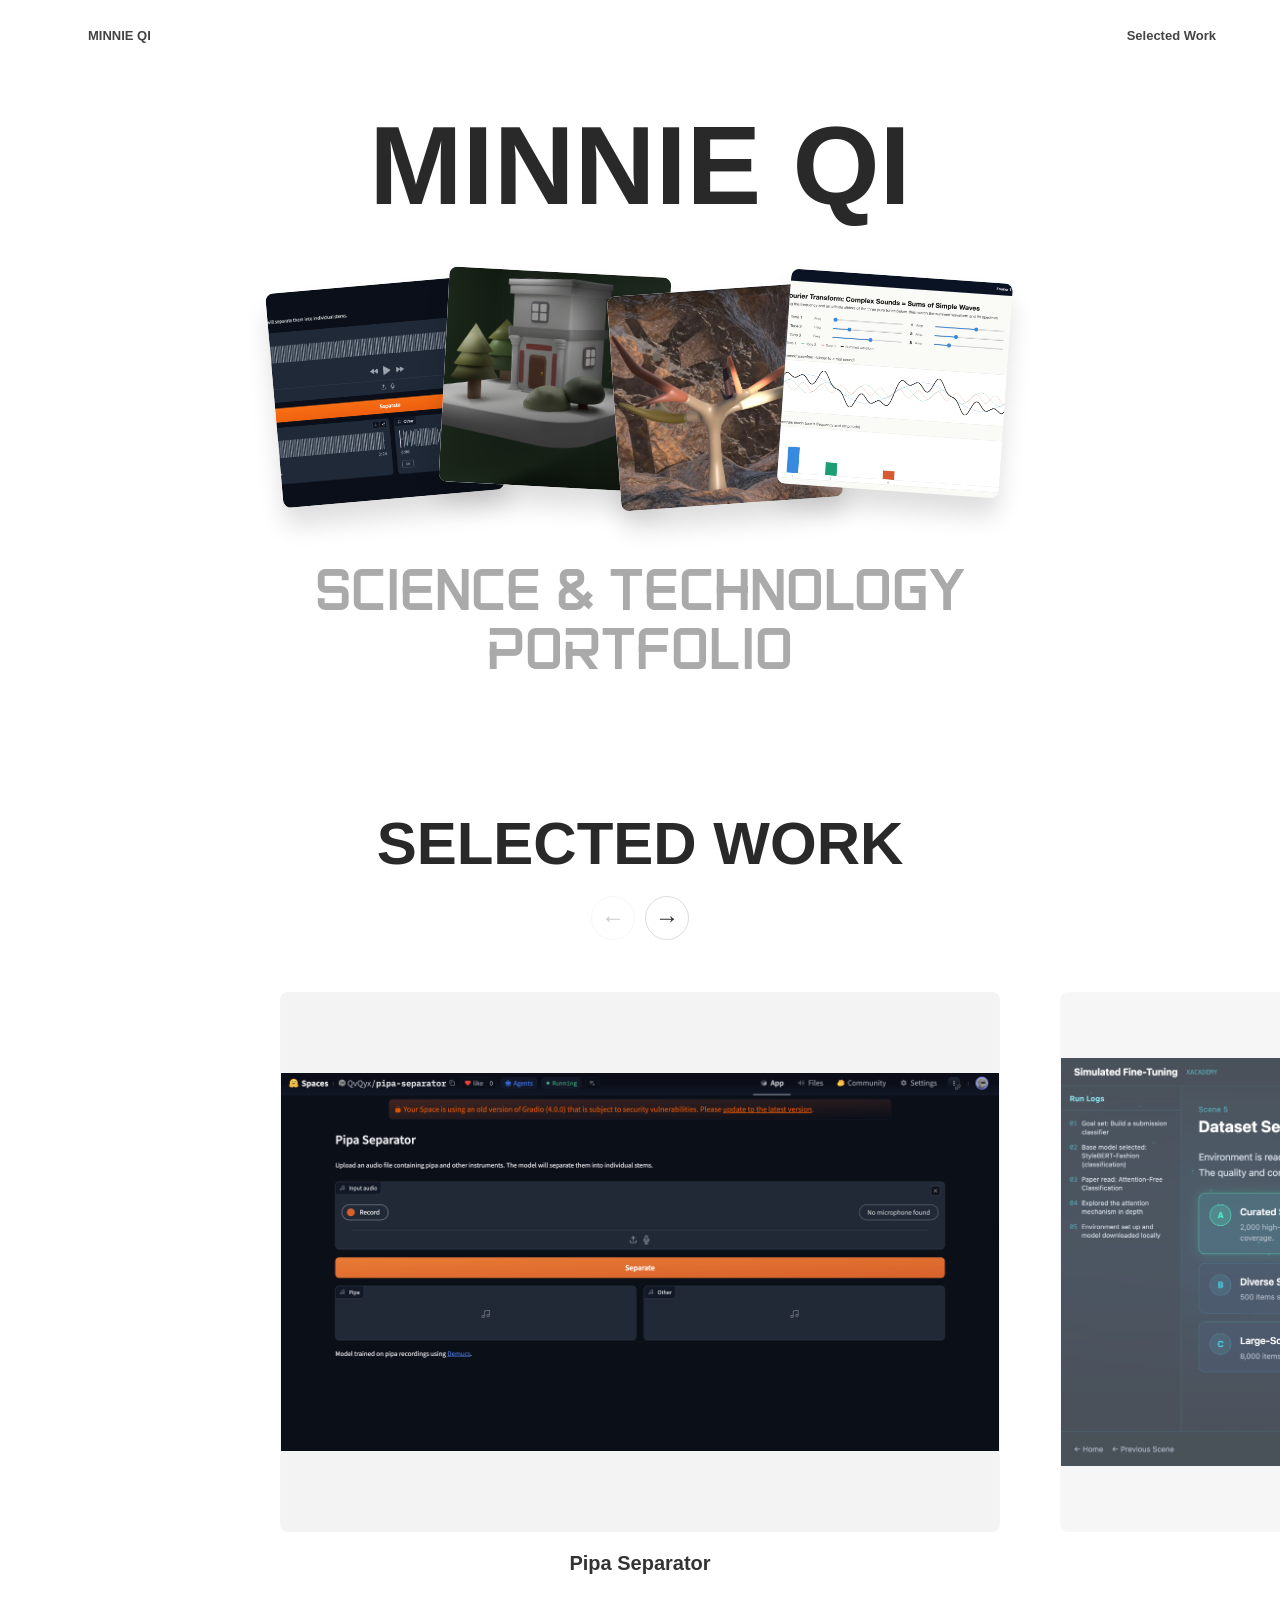
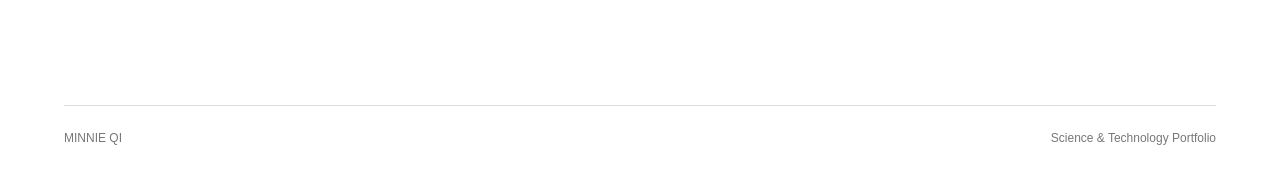
==== commit 099208d7: "Refine portfolio copy and improve process number contrast" ====
--- a/index.html
+++ b/index.html
@@ -2296,7 +2296,7 @@
       {
         id: "pipa",
         title: "Pipa Separator",
-        type: "Anchor Project · Music ML",
+        type: "Audio Source Separation",
         tag: "Music ML",
         image: "assets/pipa-app.png",
         media: [
@@ -2315,41 +2315,34 @@
           ["Inference Excerpt", "pipa-inference-excerpt.py"],
           ["Deployment Excerpt", "pipa-huggingface-app-excerpt.py"]
         ],
-        thesis: "I built a pipa / other source-separation prototype: generated a 132-track synthetic dataset, trained a waveform model, deployed a Gradio demo, and documented its limits honestly.",
-        signature: [
-          ["Reality", "I needed to hear a pipa line hidden inside an ensemble recording."],
-          ["System", "A Demucs-style two-stem audio separator trained from a small synthetic dataset."],
-          ["Afterlife", "A working web demo that also became a concrete teaching example."]
-        ],
+        thesis: "I wanted to practise the pipa part in an ensemble recording, but could not hear it clearly in isolation. This rehearsal problem led me to explore a custom two-stem separator.",
         pipeline: [
           ["1", "Problem", "A mixed recording made the pipa part hard to practise directly."],
           ["2", "Dataset", "16 pipa recordings and 16 accompaniments became 132 aligned mixtures."],
           ["3", "Training", "I trained a pipa / other separator after a pretrained-weight transfer failed."],
           ["4", "Demo", "The model became an upload-and-separate Hugging Face interface."],
-          ["5", "Reflection", "I documented what worked, what failed, and where the evaluation still needs repair."]
+          ["5", "Review", "I compared the separated outputs by listening and documented the remaining limitations."]
         ],
         evidence: [
-          ["Model Choice", "I chose a waveform-based Demucs path because pipa attacks and timbre are easy to damage in reconstruction."],
+          ["Model Choice", "I chose a waveform-based approach to investigate separation while retaining the pipa's attacks and timbre."],
           ["Data Pipeline", "My scripts generate paired mixture, pipa, and other stems with controlled gain and split checking."],
-          ["Training Result", "A 50-epoch run reached 0.1228 validation loss; listening tests showed stronger accompaniment cleanup than isolated-pipa quality."],
-          ["Final Effect", "A public web demo where users upload mixed audio and receive separated stems."]
+          ["Observed Result", "In listening checks, the accompaniment output was more useful than the isolated pipa output, which still contained artifacts."],
+          ["Teaching", "I later used the project to explain datasets, model selection, and audio separation to students."]
         ],
         metrics: [
           ["Dataset", "132 synthetic tracks: 106 train / 16 valid / 10 test"],
           ["Model", "Demucs-style waveform separator with two output stems"],
-          ["Training", "50 epochs; best validation loss 0.1228"],
+          ["Training", "50 epochs"],
           ["Output", "Hugging Face Space with Gradio interface"],
-          ["Code", "Data synthesis, dataset check, inference, and deployment scripts"],
-          ["Honesty", "Limited dataset and unresolved clean test-set evaluation"]
+          ["Status", "Working prototype; evaluation incomplete"]
         ],
         sections: [
-          ["Creative Idea", "Most open-source separators focus on vocals, drums, bass, or piano. I treated the missing pipa category as a personal music problem that could become a machine-learning system."],
-          ["Technical Honesty", "This is a serious prototype, not a finished benchmark. The separated pipa stem is not always clean, the dataset leans toward piano accompaniment, some source audio has copyright constraints, and the clean held-out test evaluation still needs repair."]
+          ["Limitations", "The training data is small and biased toward piano accompaniment. Some source recordings have copyright restrictions, and a reliable held-out evaluation is still incomplete. This prototype is not a validated separation benchmark."]
         ]
       },
       {
         id: "simulative",
-        title: "Simulative Fine-Tuning",
+        title: "Simulated Fine-Tuning",
         type: "Interactive Courseware",
         tag: "Classroom System",
         image: "assets/sft-dataset.png",
@@ -2360,26 +2353,21 @@
           "assets/sft-report.png"
         ],
         visual: "voting",
-        intro: "An interactive classroom web app for teaching fine-tuning: teacher dashboard, QR voting, live results, and an automatically generated summary report.",
+        intro: "A classroom simulation where students vote on model and dataset choices, then discuss the consequences.",
         links: [
           ["Live Web App", "https://simulative-finetuning.base44.app"]
         ],
-        thesis: "I built a classroom web app that turns fine-tuning into an interactive decision process: students vote by phone, the teacher screen tracks results, and the final report explains the model tradeoffs.",
-        signature: [
-          ["Problem", "Fine-tuning was hard to teach as definitions alone."],
-          ["System", "A projected teacher dashboard plus phone-based student voting."],
-          ["Outcome", "A classroom activity where model design becomes visible and debatable."]
-        ],
+        thesis: "Drawing on my experience building Pipa Separator, I wrote the complete lesson workflow myself. I wanted students to reason through the decisions behind an ML project rather than memorise definitions.",
         evidence: [
-          ["Final Effect", "Eight scenes guide a fine-tuning workflow from goal-setting to dataset choice, testing, deployment, and report."],
+          ["Lesson Structure", "Eight scenes connect goal-setting, model and dataset selection, simulated testing, deployment, and a summary report."],
           ["Student Use", "Students scan a QR code and vote from their phones, making model design a shared classroom decision."],
-          ["Outcome Logic", "Each option changes the score and explanation, showing why baseline fit, data quality, overfitting, and evaluation matter."]
+          ["Feedback", "A choice-based report prompts discussion of model fit, data quality, and overfitting. Grades and deployment screens are simulated teaching feedback, not measured model performance or actual deployment."]
         ],
         metrics: [
           ["Format", "Teacher screen + student QR voting"],
-          ["Scenes", "8-step fine-tuning workflow"],
-          ["Feedback", "Choice-based final report"],
-          ["Use", "X Academy selective ML lesson"]
+          ["Use", "Used in a live classroom lesson"],
+          ["My Contribution", "Complete lesson workflow and decision structure"],
+          ["Platform", "Base44"]
         ],
         sections: []
       },
@@ -2400,19 +2388,14 @@
           "Main visual: a low-poly scene from the published interactive mystery.",
           "English story map reconstructed from the original planning diagram.",
           "Classroom choice: \"That score must be wrong. I can message a senior student for you.\"",
-          "Clue scene: \"For now, if I find the fugitive, I can solve the victim's identity.\"",
+          "Clue scene: \"So, if I find the fugitive, I can resolve my unregistered status... right?\"",
           "Investigation route: a window-and-ladder scene showing how spatial clues guide viewer choices."
         ],
         intro: "A branching detective story where viewers choose investigation paths through self-built 3D scenes.",
         links: [
           ["Bilibili Interactive Video", "https://www.bilibili.com/video/BV1Eb421a7v6/"]
         ],
-        thesis: "I turned a linear mystery into an interactive video system: a story map, self-built 3D scenes, branching routes, multiple endings, and a published viewer-led investigation.",
-        signature: [
-          ["Concept", "I wanted a mystery that viewers could investigate instead of only watch."],
-          ["System", "A story map connecting scenes, choices, clues, and endings."],
-          ["Reach", "A public work that reached tens of thousands of viewers online."]
-        ],
+        thesis: "I wanted viewers to investigate a mystery rather than only watch it. I mapped choices and converging routes before connecting them to scenes and endings.",
         evidence: [
           ["Final Effect", "An interactive Bilibili video with branching routes, side paths, multiple endings, and a true ending."],
           ["Worldbuilding", "I modeled and staged low-poly 3D spaces, using lighting and camera movement to create a detective atmosphere."],
@@ -2421,8 +2404,7 @@
         metrics: [
           ["Medium", "Branching interactive video"],
           ["Tools", "Blender, Videostar, CapCut"],
-          ["Structure", "Story map + scenes + endings"],
-          ["Reach", "Published online with tens of thousands of views"]
+          ["Publication", "Bilibili interactive video"]
         ],
         sections: []
       },
@@ -2444,7 +2426,7 @@
         links: [
           ["Cleaned Code Excerpt", "0428-unity-code-excerpt.cs"]
         ],
-        thesis: "0428 turns a question about free will into a shadow puzzle: when the object stays almost the same, a changed viewpoint can reveal a different truth.",
+        thesis: "Can a new perspective reveal something different in the same object? 0428 pairs this question with a story about free will inside a world designed by someone else.",
         signature: [
           ["Concept", "A 2D character questions whether choice is real inside a world made by someone else."],
           ["Mechanic", "Click to rotate the object, then hide selected branches; clear the level when the shadow matches the target."],
@@ -2471,15 +2453,15 @@
         image: "assets/visualisation-overview.png",
         media: ["assets/visualisation-overview.png", "assets/visualisation-waveform.png", "assets/visualisation-spectrogram.png", "assets/visualisation-phase.png", "assets/visualisation-fourier.png"],
         mediaCaptions: ["", "01 / Waveform: inspect amplitude over time and adjust the mix.", "02 / Spectrogram: switch to a time-frequency view. Shown at a different mix setting.", "03 / Phase: compare shifted waves alongside their magnitude spectra.", "04 / Superposition: adjust three tones and inspect their sum and spectrum."],
-        intro: "Three browser-based experiments for exploring sound through direct manipulation.",
+        intro: "Three interactive demonstrations of waveforms, magnitude spectra, phase, and wave superposition.",
         links: [
           ["Live Web App", "https://visualisation.base44.app"]
         ],
-        thesis: "While exploring the audio concepts behind Pipa Separator, I wanted a way to make the ideas easier to explain. I turned them into small experiments that let learners connect a parameter change to a visible result.",
+        thesis: "While preparing a lesson on music source separation, I found Fourier analysis and phase differences difficult to explain in words alone. I made these visual teaching tools so students could see what changes when a parameter moves.",
         evidence: [
           ["Design Process", "I built HTML demos around adjustable variables, paired each control with a graph, and brought the experiments together in a searchable gallery."],
-          ["Learning Use", "Learners can compare representations, vary phase, and combine tones to build intuition before working through equations."],
-          ["Final Result", "A web library with three interactive demos, topic filters, and immediate visual feedback for independent exploration or teaching."]
+          ["Classroom Use", "I used the tools in a real lesson to demonstrate different signal representations, phase differences, and the superposition of tones."],
+          ["Delivery", "A searchable web gallery groups the demos by topic for classroom or independent use."]
         ],
         metrics: [
           ["Medium", "Browser-based learning tools"],
@@ -2507,24 +2489,18 @@
         ],
         intro: "A pair of personal study web apps: Daily Math turns missed problems into practice; DailyVocab turns a cleaned word list into recall training.",
         links: [
-          ["Live Web App", "https://v0-daily-math-app.vercel.app"]
+          ["Daily Math Web App", "https://v0-daily-math-app.vercel.app"]
         ],
-        thesis: "I built two small study systems from my own materials: Daily Math turns missed problems into feedback loops, and DailyVocab turns a GPT-cleaned word spreadsheet into active recall practice.",
-        signature: [
-          ["Problem", "My revision materials were useful, but too passive to practise from repeatedly."],
-          ["System", "Two lightweight web apps for math feedback and vocabulary recall."],
-          ["Outcome", "Personal study materials became reusable interfaces instead of static notes."]
-        ],
+        thesis: "I wanted to test myself rather than repeatedly reread my notes. The two apps turn my revision materials into short practice sessions with immediate feedback.",
         evidence: [
-          ["Daily Math", "111 prompts across Brain Teasers, IGCSE Math, and Further Math become answer checking and solution reveal."],
-          ["DailyVocab", "802 words from a cleaned study list become grouped recall cards with missed-word priority and saved progress."],
-          ["Workflow", "Spreadsheet and mistake bank first; GPT helps clean/group; Codex turns the structured data into practice interfaces."]
+          ["Daily Math", "Answer checking and worked solutions support review across three question categories."],
+          ["DailyVocab", "Bidirectional recall cards support grouped practice, missed-word priority, and saved progress. Responses are self-assessed, not independently graded."],
+          ["Vocabulary Workflow", "I collected words and synonyms from my study book in a spreadsheet, asked GPT to group related and easily confused words, then used Codex to build a recall app from the cleaned list."]
         ],
         metrics: [
           ["Math Scope", "111 questions across 3 categories"],
           ["Vocab Scope", "802 words from cleaned study list"],
-          ["Workflow", "Spreadsheet → GPT grouping → Codex web app"],
-          ["Learning", "Recall, missed-item review, feedback, solution reveal"]
+          ["Purpose", "Personal revision"]
         ],
         sections: []
       },
@@ -2594,7 +2570,7 @@
     function renderCaseDetail(project) {
       const thesis = project.thesis ? `
         <section class="case-thesis">
-          <strong>Project Thesis</strong>
+          <strong>Motivation</strong>
           <p>${project.thesis}</p>
         </section>
       ` : "";
@@ -2610,17 +2586,13 @@
       ` : "";
       const pipeline = project.pipeline ? `
         <section class="pipeline-strip">
-          ${project.pipeline.map(([number, title, body], index) => `
-            <article class="pipeline-node ${index === 0 ? "active" : ""}" data-pipeline-title="${title}" data-pipeline-body="${body}">
+          ${project.pipeline.map(([number, title, body]) => `
+            <article class="pipeline-node">
               <span>${number}</span>
               <strong>${title}</strong>
               <p>${body}</p>
             </article>
           `).join("")}
-        </section>
-        <section class="pipeline-readout">
-          <div class="readout-label">Focused Step</div>
-          <p class="readout-text">${project.pipeline[0][1]}: ${project.pipeline[0][2]}</p>
         </section>
       ` : "";
       const timeline = project.timeline ? `
@@ -2645,7 +2617,7 @@
         </section>
       ` : "";
       const sections = project.sections ? project.sections.map(([title, body]) => `
-        <section class="${title.includes("Honesty") ? "evidence-card honesty-note" : ""}">
+        <section class="${title === "Limitations" ? "evidence-card honesty-note" : ""}">
           <h3>${title}</h3>
           <p>${body}</p>
         </section>
@@ -2695,7 +2667,6 @@
       `).join("") + (usesWideGallery || usesSharedGallery ? linkBlock : sideGallery + linkBlock);
       document.getElementById("detailCopy").innerHTML = renderCaseDetail(project) + (usesWideGallery ? sideGallery : "");
       if (usesSharedGallery) panel.querySelector(".detail-body").insertAdjacentHTML("beforeend", sideGallery);
-      attachPipelineFocus();
       panel.classList.add("open");
       panel.setAttribute("aria-hidden", "false");
       setBodyHeight();
@@ -2815,18 +2786,6 @@
       });
     }
 
-    function attachPipelineFocus() {
-      const readout = panel.querySelector(".readout-text");
-      if (!readout) return;
-      panel.querySelectorAll(".pipeline-node").forEach(node => {
-        node.addEventListener("click", () => {
-          panel.querySelectorAll(".pipeline-node").forEach(item => item.classList.remove("active"));
-          node.classList.add("active");
-          readout.textContent = `${node.dataset.pipelineTitle}: ${node.dataset.pipelineBody}`;
-        });
-      });
-    }
-
     function revealOnScroll() {
       document.querySelectorAll(".reveal").forEach(item => {
         if (item.classList.contains("visible")) return;
--- a/minimal.css
+++ b/minimal.css
@@ -58,6 +58,10 @@
 .detail-panel .side-gallery img, .detail-panel .case-gallery img { opacity: 1; filter: none; border: 0; background: #f4f4f4; }
 .detail-panel .detail-link, .detail-panel .case-switch { background: #f4f4f4; color: #333; border: 0; border-radius: 4px; font: 600 14px/1.4 Arial, sans-serif; box-shadow: none; }
 .detail-panel .detail-link span { color: #333; }
+.detail-panel .pipeline-node > span { background: #111; color: #fff; box-shadow: none; font-family: Arial, sans-serif; }
+.detail-panel .pipeline-strip { background: none; border-color: #ddd; }
+.detail-panel .pipeline-strip::before { display: none; }
+.detail-panel .pipeline-node:hover, .detail-panel .pipeline-node.active { transform: none; }
 .detail-panel .close { top: 8px; right: 0; border: 1px solid #ddd; background: white; color: #333; width: 36px; height: 36px; }
 .case-controls { border-color: #ddd; padding: 24px; }
 footer { margin: 70px 5% 0; padding: 25px 0; border-top: 1px solid #ddd; display: flex; justify-content: space-between; font-size: 12px; color: #777; }
